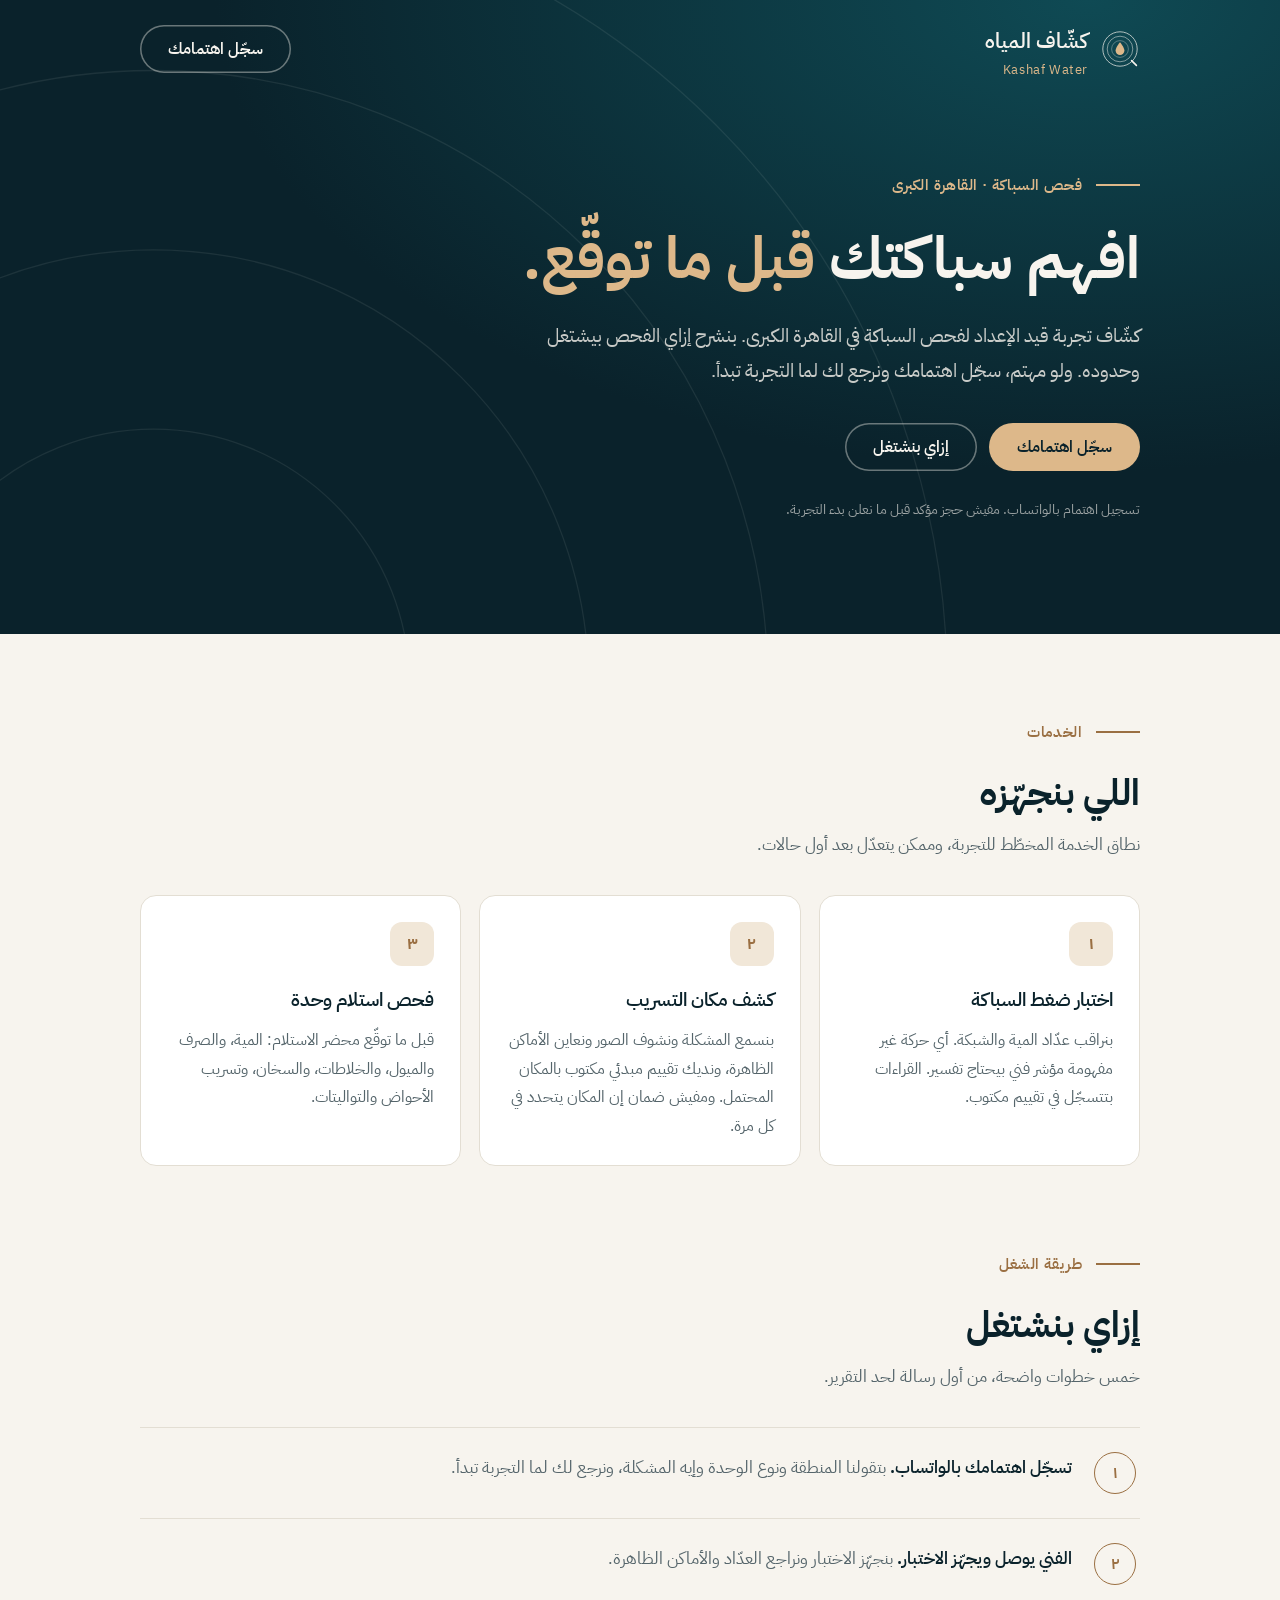
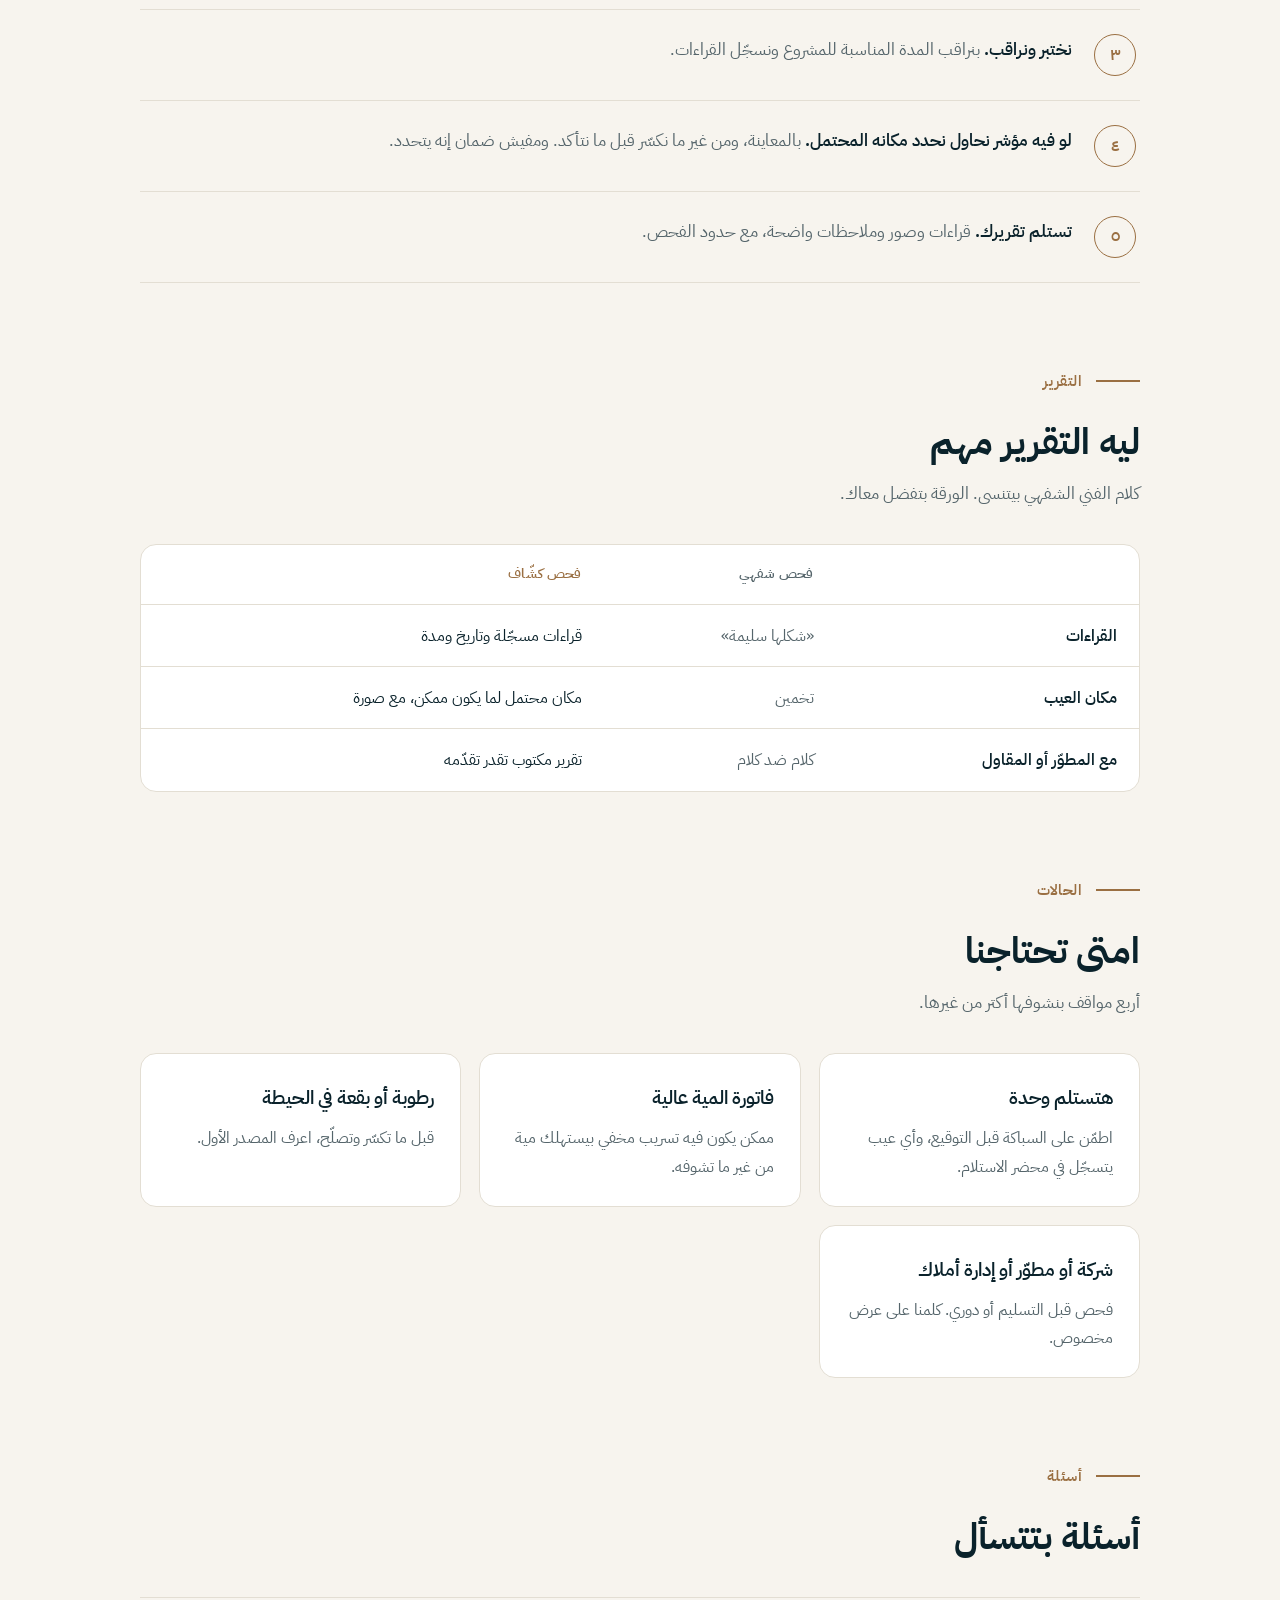
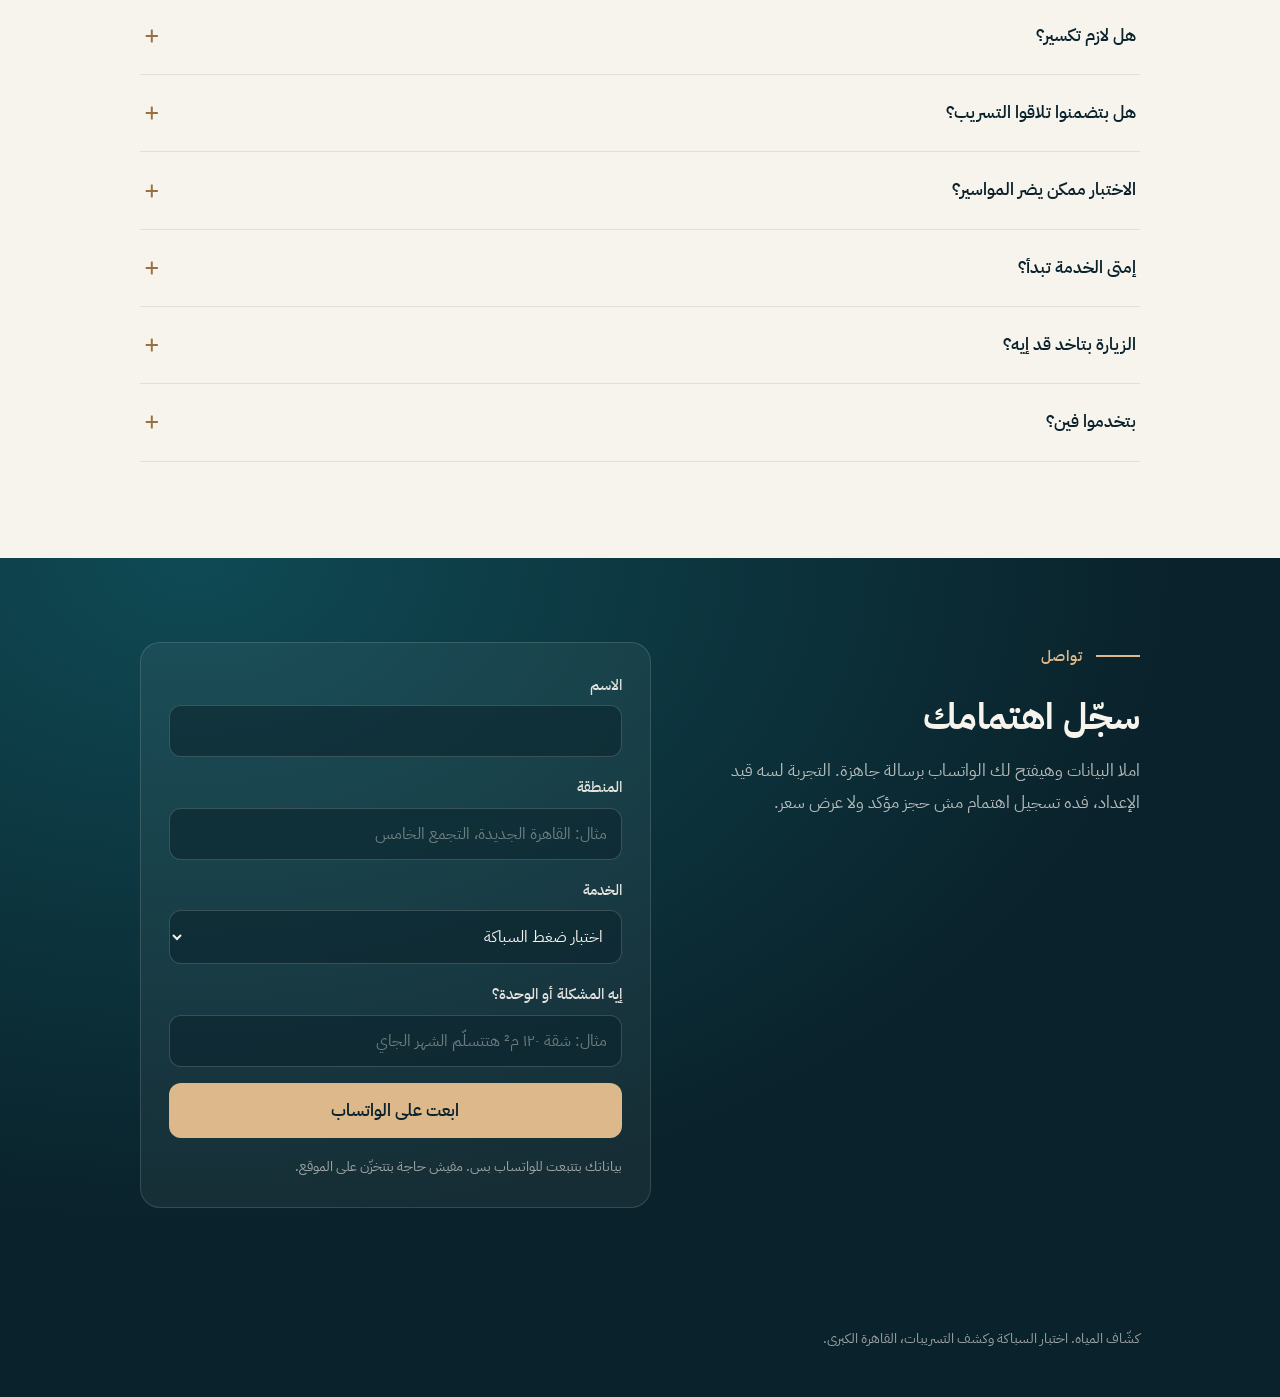
==== index.html @ 7b5db749 "اللوجو الجديد في الهيدر والأيقونة Co-Authored-By: Claude Sonnet 5.5 <noreply@anthropic.com>" ====
<!doctype html>
<html lang="ar" dir="rtl">
<head>
<meta charset="utf-8">
<meta name="viewport" content="width=device-width, initial-scale=1">
<title>كشّاف | اختبار السباكة وكشف التسريبات</title>
<meta name="description" content="كشّاف: تجربة قيد الإعداد لفحص السباكة في القاهرة الكبرى. شرح لحدود الفحص وتسجيل اهتمام.">
<meta name="theme-color" content="#0A222B">
<link rel="icon" href="data:image/svg+xml,%3Csvg xmlns='http://www.w3.org/2000/svg' viewBox='0 0 120 120'%3E%3Crect width='120' height='120' rx='26' fill='%230A222B'/%3E%3Ccircle cx='60' cy='60' r='40' fill='none' stroke='%23F7F4EE' stroke-width='4'/%3E%3Ccircle cx='60' cy='60' r='26' fill='none' stroke='%23F7F4EE' stroke-opacity='.5' stroke-width='3'/%3E%3Cpath d='M60 43C60 43 50 55 50 63a10 10 0 0 0 20 0C70 55 60 43 60 43Z' fill='%23DDB88A'/%3E%3C/svg%3E">
<link rel="preconnect" href="https://fonts.googleapis.com">
<link rel="preconnect" href="https://fonts.gstatic.com" crossorigin>
<link rel="stylesheet" href="https://fonts.googleapis.com/css2?family=IBM+Plex+Sans+Arabic:wght@400;500;600;700&display=swap">
<style>
:root{
  --night:#0A222B;--deep:#0F4A54;--teal:#17707A;
  --bg:#F7F4EE;--surface:#FFFFFF;--ink:#0A222B;--muted:#55656B;--line:#E3DED3;
  --brass:#9A6F42;--brass-soft:#F1E7D8;--accent-on-dark:#DDB88A;--sand:#F7F4EE;
  --font:"IBM Plex Sans Arabic","Segoe UI",Tahoma,Arial,sans-serif;--r:16px
}
@media (prefers-color-scheme:dark){:root{
  --bg:#08191F;--surface:#0F2831;--ink:#EEF1EE;--muted:#9FB0B5;--line:#1D3944;
  --brass:#DDB88A;--brass-soft:#1E2E2E;color-scheme:dark}}
*{box-sizing:border-box}
html{scroll-behavior:smooth}
body{margin:0;background:var(--bg);color:var(--ink);font-family:var(--font);font-size:17px;line-height:1.9;-webkit-font-smoothing:antialiased}
.in{max-width:1040px;margin:0 auto;padding-inline:max(20px,env(safe-area-inset-right,0px)) max(20px,env(safe-area-inset-left,0px))}
a{color:inherit}
:focus-visible{outline:3px solid var(--accent-on-dark);outline-offset:3px;border-radius:6px}

/* الهيدر والبطل */
.hero-wrap{background:radial-gradient(110% 120% at 85% 0%,var(--deep) 0%,var(--night) 62%);color:var(--sand);position:relative;overflow:hidden}
.hero-wrap:before{content:"";position:absolute;inset:0;pointer-events:none;background:url("data:image/svg+xml,%3Csvg xmlns='http://www.w3.org/2000/svg' viewBox='0 0 1000 600' preserveAspectRatio='xMinYMax slice'%3E%3Cg fill='none' stroke='%23F7F4EE' stroke-opacity='.08'%3E%3Ccircle cx='120' cy='640' r='200'/%3E%3Ccircle cx='120' cy='640' r='340'/%3E%3Ccircle cx='120' cy='640' r='480'/%3E%3Ccircle cx='120' cy='640' r='620'/%3E%3C/g%3E%3C/svg%3E") no-repeat left bottom/cover}
header.top{padding-block:22px}
.bar{display:flex;align-items:center;justify-content:space-between;gap:12px}
.brand{display:flex;align-items:center;gap:12px;font-weight:600;font-size:21px;text-decoration:none;color:var(--sand)}
.brand svg{width:40px;height:40px}
.brand small{display:block;font-size:12.5px;font-weight:400;color:var(--accent-on-dark);letter-spacing:.6px;line-height:1.2}
.cta{display:inline-block;background:var(--accent-on-dark);color:var(--night);font:600 16px var(--font);border:0;border-radius:999px;padding:12px 28px;text-decoration:none;cursor:pointer;transition:transform .2s,background .2s}
.cta:hover{background:#E8C9A2;transform:translateY(-1px)}
.cta.ghost{background:transparent;color:var(--sand);box-shadow:inset 0 0 0 1.5px rgba(247,244,238,.4)}
.cta.ghost:hover{background:rgba(247,244,238,.08)}
.hero{padding-block:72px 96px;max-width:720px;position:relative}
.eyebrow{display:flex;align-items:center;gap:14px;color:var(--accent-on-dark);font-weight:600;font-size:15px;letter-spacing:.4px;margin:0 0 22px}
.eyebrow:before{content:"";width:44px;height:2px;background:var(--accent-on-dark)}
.hero h1{font-size:clamp(34px,6.2vw,58px);line-height:1.3;margin:0 0 22px;font-weight:700;text-wrap:balance}
.hero h1 em{font-style:normal;color:var(--accent-on-dark)}
.hero p.lead{margin:0 0 34px;color:rgba(247,244,238,.8);font-size:18.5px;max-width:58ch}
.hero .row{display:flex;flex-wrap:wrap;gap:12px;align-items:center}
.trust{margin-top:26px;font-size:14px;color:rgba(247,244,238,.6)}

/* الأقسام */
section.s{padding-block:84px 0}
.s .eyebrow{color:var(--brass)}
.s .eyebrow:before{background:var(--brass)}
section.s h2{font-size:clamp(26px,4vw,36px);line-height:1.4;margin:0 0 10px;text-wrap:balance;font-weight:700}
.sub{color:var(--muted);margin:0 0 34px;max-width:62ch}
.grid{display:grid;grid-template-columns:repeat(auto-fit,minmax(240px,1fr));gap:18px}
.card{background:var(--surface);border:1px solid var(--line);border-radius:var(--r);padding:26px 26px 24px;min-width:0;transition:box-shadow .25s,transform .25s}
.card:hover{box-shadow:0 14px 34px -18px rgba(10,34,43,.28);transform:translateY(-2px)}
.card .ic{width:44px;height:44px;border-radius:12px;background:var(--brass-soft);display:grid;place-items:center;margin-bottom:16px;color:var(--brass);font-weight:700}
.card h3{margin:0 0 8px;font-size:19px;font-weight:600}
.card p{margin:0;font-size:15.5px;color:var(--muted);line-height:1.85}

ol.steps{list-style:none;margin:0;padding:0;display:grid;gap:0;counter-reset:s;border-top:1px solid var(--line)}
ol.steps li{display:flex;gap:22px;align-items:flex-start;padding:24px 4px;border-bottom:1px solid var(--line)}
ol.steps b.n{flex:none;width:42px;height:42px;border-radius:50%;border:1.5px solid var(--brass);color:var(--brass);display:grid;place-items:center;font-weight:600;font-variant-numeric:tabular-nums}
ol.steps li div{color:var(--muted)}
ol.steps li div b{color:var(--ink);font-weight:600}

.compare{overflow-x:auto;border:1px solid var(--line);border-radius:var(--r);background:var(--surface)}
.compare table{border-collapse:collapse;width:100%;min-width:520px;font-size:15.5px}
.compare th,.compare td{padding:16px 22px;text-align:start;border-bottom:1px solid var(--line);vertical-align:top}
.compare th{font-weight:600;font-size:14px;color:var(--muted);letter-spacing:.3px}
.compare th:last-child{color:var(--brass)}
.compare td:first-child{font-weight:600}
.compare td:nth-child(2){color:var(--muted)}
.compare tr:last-child td{border-bottom:0}

details{border-bottom:1px solid var(--line);padding:6px 4px}
details:first-of-type{border-top:1px solid var(--line)}
summary{cursor:pointer;font-weight:600;padding:16px 0;list-style:none;display:flex;justify-content:space-between;align-items:center;gap:16px}
summary::-webkit-details-marker{display:none}
summary:after{content:"+";color:var(--brass);font-size:26px;font-weight:400;line-height:1;transition:transform .2s}
details[open] summary:after{transform:rotate(45deg)}
details p{margin:0 0 18px;color:var(--muted);font-size:16px;max-width:64ch}

/* الفورم */
.book{background:radial-gradient(110% 130% at 15% 0%,var(--deep),var(--night) 70%);color:var(--sand);margin-top:96px;padding-block:84px}
.book .eyebrow{color:var(--accent-on-dark)}.book .eyebrow:before{background:var(--accent-on-dark)}
.book .sub{color:rgba(247,244,238,.72)}
.book-grid{display:grid;grid-template-columns:1fr;gap:34px}
@media(min-width:860px){.book-grid{grid-template-columns:5fr 6fr;gap:64px;align-items:start}}
form{background:rgba(247,244,238,.05);border:1px solid rgba(247,244,238,.14);border-radius:20px;padding:28px;display:grid;gap:16px}
label{display:grid;gap:6px;font-weight:500;font-size:15px;color:rgba(247,244,238,.9)}
input,select{font:400 16px var(--font);padding:13px 14px;border:1px solid rgba(247,244,238,.18);border-radius:12px;background:rgba(10,34,43,.55);color:var(--sand);width:100%}
input::placeholder{color:rgba(247,244,238,.4)}
select option{color:#0A222B}
button.cta{width:100%;padding:15px 20px;font-size:17px;border-radius:12px}
.hint{font-size:13.5px;color:rgba(247,244,238,.6);margin:0}
.err{color:#F3B898;font-size:14px;margin:0}

footer{padding-block:34px 44px;font-size:14px;color:var(--muted);background:var(--night);color:rgba(247,244,238,.6)}
footer .in{display:flex;flex-wrap:wrap;gap:8px 24px;justify-content:space-between}
@media (prefers-reduced-motion:reduce){html{scroll-behavior:auto}*{transition:none!important}}
</style>
</head>
<body>

<div class="hero-wrap">
  <header class="top"><div class="in bar">
    <a class="brand" href="#top" aria-label="كشّاف">
      <svg viewBox="0 0 200 200" aria-hidden="true"><g fill="none" stroke="#F7F4EE" stroke-width="3.5"><circle cx="100" cy="100" r="86"/><circle cx="100" cy="100" r="64" stroke-opacity=".7"/><circle cx="100" cy="100" r="42" stroke-opacity=".45"/></g><path d="M100 66C100 66 78 92 78 108a22 22 0 0 0 44 0C122 92 100 66 100 66Z" fill="#DDB88A"/><path d="M158 158L182 182" stroke="#F7F4EE" stroke-width="8" stroke-linecap="round"/></svg>
      <span>كشّاف المياه<small>Kashaf Water</small></span>
    </a>
    <a class="cta ghost" href="#book">سجّل اهتمامك</a>
  </div></header>

  <main id="top" class="in">
    <div class="hero">
      <p class="eyebrow">فحص السباكة · القاهرة الكبرى</p>
      <h1>افهم سباكتك <em>قبل ما توقّع.</em></h1>
      <p class="lead">كشّاف تجربة قيد الإعداد لفحص السباكة في القاهرة الكبرى. بنشرح إزاي الفحص بيشتغل وحدوده. ولو مهتم، سجّل اهتمامك ونرجع لك لما التجربة تبدأ.</p>
      <div class="row"><a class="cta" href="#book">سجّل اهتمامك</a><a class="cta ghost" href="#how">إزاي بنشتغل</a></div>
      <p class="trust">تسجيل اهتمام بالواتساب. مفيش حجز مؤكد قبل ما نعلن بدء التجربة.</p>
    </div>
  </main>
</div>

<div class="in">

<section class="s" id="services">
  <p class="eyebrow">الخدمات</p>
  <h2>اللي بنجهّزه</h2>
  <p class="sub">نطاق الخدمة المخطّط للتجربة، وممكن يتعدّل بعد أول حالات.</p>
  <div class="grid">
    <div class="card"><div class="ic">١</div><h3>اختبار ضغط السباكة</h3><p>بنراقب عدّاد المية والشبكة. أي حركة غير مفهومة مؤشر فني بيحتاج تفسير. القراءات بتتسجّل في تقييم مكتوب.</p></div>
    <div class="card"><div class="ic">٢</div><h3>كشف مكان التسريب</h3><p>بنسمع المشكلة ونشوف الصور ونعاين الأماكن الظاهرة، ونديك تقييم مبدئي مكتوب بالمكان المحتمل. ومفيش ضمان إن المكان يتحدد في كل مرة.</p></div>
    <div class="card"><div class="ic">٣</div><h3>فحص استلام وحدة</h3><p>قبل ما توقّع محضر الاستلام: المية، والصرف والميول، والخلاطات، والسخان، وتسريب الأحواض والتواليتات.</p></div>
  </div>
</section>

<section class="s" id="how">
  <p class="eyebrow">طريقة الشغل</p>
  <h2>إزاي بنشتغل</h2>
  <p class="sub">خمس خطوات واضحة، من أول رسالة لحد التقرير.</p>
  <ol class="steps">
    <li><b class="n">١</b><div><b>تسجّل اهتمامك بالواتساب.</b> بتقولنا المنطقة ونوع الوحدة وإيه المشكلة، ونرجع لك لما التجربة تبدأ.</div></li>
    <li><b class="n">٢</b><div><b>الفني يوصل ويجهّز الاختبار.</b> بنجهّز الاختبار ونراجع العدّاد والأماكن الظاهرة.</div></li>
    <li><b class="n">٣</b><div><b>نختبر ونراقب.</b> بنراقب المدة المناسبة للمشروع ونسجّل القراءات.</div></li>
    <li><b class="n">٤</b><div><b>لو فيه مؤشر نحاول نحدد مكانه المحتمل.</b> بالمعاينة، ومن غير ما نكسّر قبل ما نتأكد. ومفيش ضمان إنه يتحدد.</div></li>
    <li><b class="n">٥</b><div><b>تستلم تقريرك.</b> قراءات وصور وملاحظات واضحة، مع حدود الفحص.</div></li>
  </ol>
</section>

<section class="s" id="why">
  <p class="eyebrow">التقرير</p>
  <h2>ليه التقرير مهم</h2>
  <p class="sub">كلام الفني الشفهي بيتنسى. الورقة بتفضل معاك.</p>
  <div class="compare"><table>
    <thead><tr><th></th><th>فحص شفهي</th><th>فحص كشّاف</th></tr></thead>
    <tbody>
      <tr><td>القراءات</td><td>«شكلها سليمة»</td><td>قراءات مسجّلة وتاريخ ومدة</td></tr>
      <tr><td>مكان العيب</td><td>تخمين</td><td>مكان محتمل لما يكون ممكن، مع صورة</td></tr>
      <tr><td>مع المطوّر أو المقاول</td><td>كلام ضد كلام</td><td>تقرير مكتوب تقدر تقدّمه</td></tr>
    </tbody>
  </table></div>
</section>

<section class="s" id="when">
  <p class="eyebrow">الحالات</p>
  <h2>امتى تحتاجنا</h2>
  <p class="sub">أربع مواقف بنشوفها أكتر من غيرها.</p>
  <div class="grid">
    <div class="card"><h3>هتستلم وحدة</h3><p>اطمّن على السباكة قبل التوقيع، وأي عيب يتسجّل في محضر الاستلام.</p></div>
    <div class="card"><h3>فاتورة المية عالية</h3><p>ممكن يكون فيه تسريب مخفي بيستهلك مية من غير ما تشوفه.</p></div>
    <div class="card"><h3>رطوبة أو بقعة في الحيطة</h3><p>قبل ما تكسّر وتصلّح، اعرف المصدر الأول.</p></div>
    <div class="card"><h3>شركة أو مطوّر أو إدارة أملاك</h3><p>فحص قبل التسليم أو دوري. كلمنا على عرض مخصوص.</p></div>
  </div>
</section>

<section class="s" id="faq">
  <p class="eyebrow">أسئلة</p>
  <h2>أسئلة بتتسأل</h2>
  <p class="sub"></p>
  <details><summary>هل لازم تكسير؟</summary><p>بنحاول نحدد المكان المحتمل بالمعاينة عشان التكسير يتقلّل. ولو العيب في مكان مش بيتوصّل له، هنقولك قبل ما نبدأ.</p></details>
  <details><summary>هل بتضمنوا تلاقوا التسريب؟</summary><p>لأ. بنحاول بالمعاينة ونقولك بصراحة لو ما اتحددش، ومن غير مبالغة. مراقبة العدّاد بتديك مؤشر هل فيه تسريب ولا لأ.</p></details>
  <details><summary>الاختبار ممكن يضر المواسير؟</summary><p>بنشتغل بحذر وبشكل تدريجي، وبنطلب منك إقرار قبل أي اختبار.</p></details>
  <details><summary>إمتى الخدمة تبدأ؟</summary><p>التجربة قيد الإعداد ومفيش ميعاد مؤكد. سجّل اهتمامك وهنبلّغك.</p></details>
  <details><summary>الزيارة بتاخد قد إيه؟</summary><p>بتختلف حسب مساحة الوحدة وعدد الأدوار. هنقولك تقدير لما التجربة تبدأ.</p></details>
  <details><summary>بتخدموا فين؟</summary><p>القاهرة الكبرى. اكتب منطقتك في الحجز وهنأكد لك.</p></details>
</section>

</div>

<section class="book" id="book">
  <div class="in book-grid">
    <div>
      <p class="eyebrow">تواصل</p>
      <h2 style="font-size:clamp(26px,4vw,36px);line-height:1.4;margin:0 0 12px;font-weight:700">سجّل اهتمامك</h2>
      <p class="sub">املا البيانات وهيفتح لك الواتساب برسالة جاهزة. التجربة لسه قيد الإعداد، فده تسجيل اهتمام مش حجز مؤكد ولا عرض سعر.</p>
    </div>
    <form id="f" novalidate>
      <label>الاسم<input id="name" autocomplete="name" required></label>
      <label>المنطقة<input id="area" placeholder="مثال: القاهرة الجديدة، التجمع الخامس" required></label>
      <label>الخدمة
        <select id="svc">
          <option>اختبار ضغط السباكة</option>
          <option>كشف مكان تسريب</option>
          <option>فحص استلام وحدة</option>
          <option>عرض لشركة أو مطوّر</option>
        </select>
      </label>
      <label>إيه المشكلة أو الوحدة؟<input id="msg" placeholder="مثال: شقة ١٢٠ م² هتتسلّم الشهر الجاي"></label>
      <button class="cta" type="submit">ابعت على الواتساب</button>
      <p class="err" id="err" role="alert" hidden></p>
      <p class="hint">بياناتك بتتبعت للواتساب بس. مفيش حاجة بتتخزّن على الموقع.</p>
    </form>
  </div>
</section>

<footer><div class="in"><span>كشّاف المياه. اختبار السباكة وكشف التسريبات، القاهرة الكبرى.</span><span id="legalname"></span></div></footer>

<script>
/* إعدادات تتعدّل قبل النشر: الرقم بالصيغة الدولية من غير + وصفر (مثال 201000000000) */
var CONFIG = { whatsapp: "201009677890", legalName: "" };

document.getElementById("legalname").textContent = CONFIG.legalName;
document.getElementById("f").addEventListener("submit", function (e) {
  e.preventDefault();
  var err = document.getElementById("err");
  var name = document.getElementById("name").value.trim();
  var area = document.getElementById("area").value.trim();
  if (!name || !area) { err.hidden = false; err.textContent = "اكتب اسمك ومنطقتك الأول."; return; }
  if (!CONFIG.whatsapp) { err.hidden = false; err.textContent = "رقم الواتساب لسه مش متضبّط على الصفحة."; return; }
  err.hidden = true;
  var text = "السلام عليكم، أنا " + name + " من " + area + " وعايز أسجّل اهتمامي بتجربة كشّاف.\nالخدمة: " +
    document.getElementById("svc").value + "\n" + document.getElementById("msg").value.trim();
  window.location.href = "https://wa.me/" + CONFIG.whatsapp + "?text=" + encodeURIComponent(text);
});
</script>
</body>
</html>
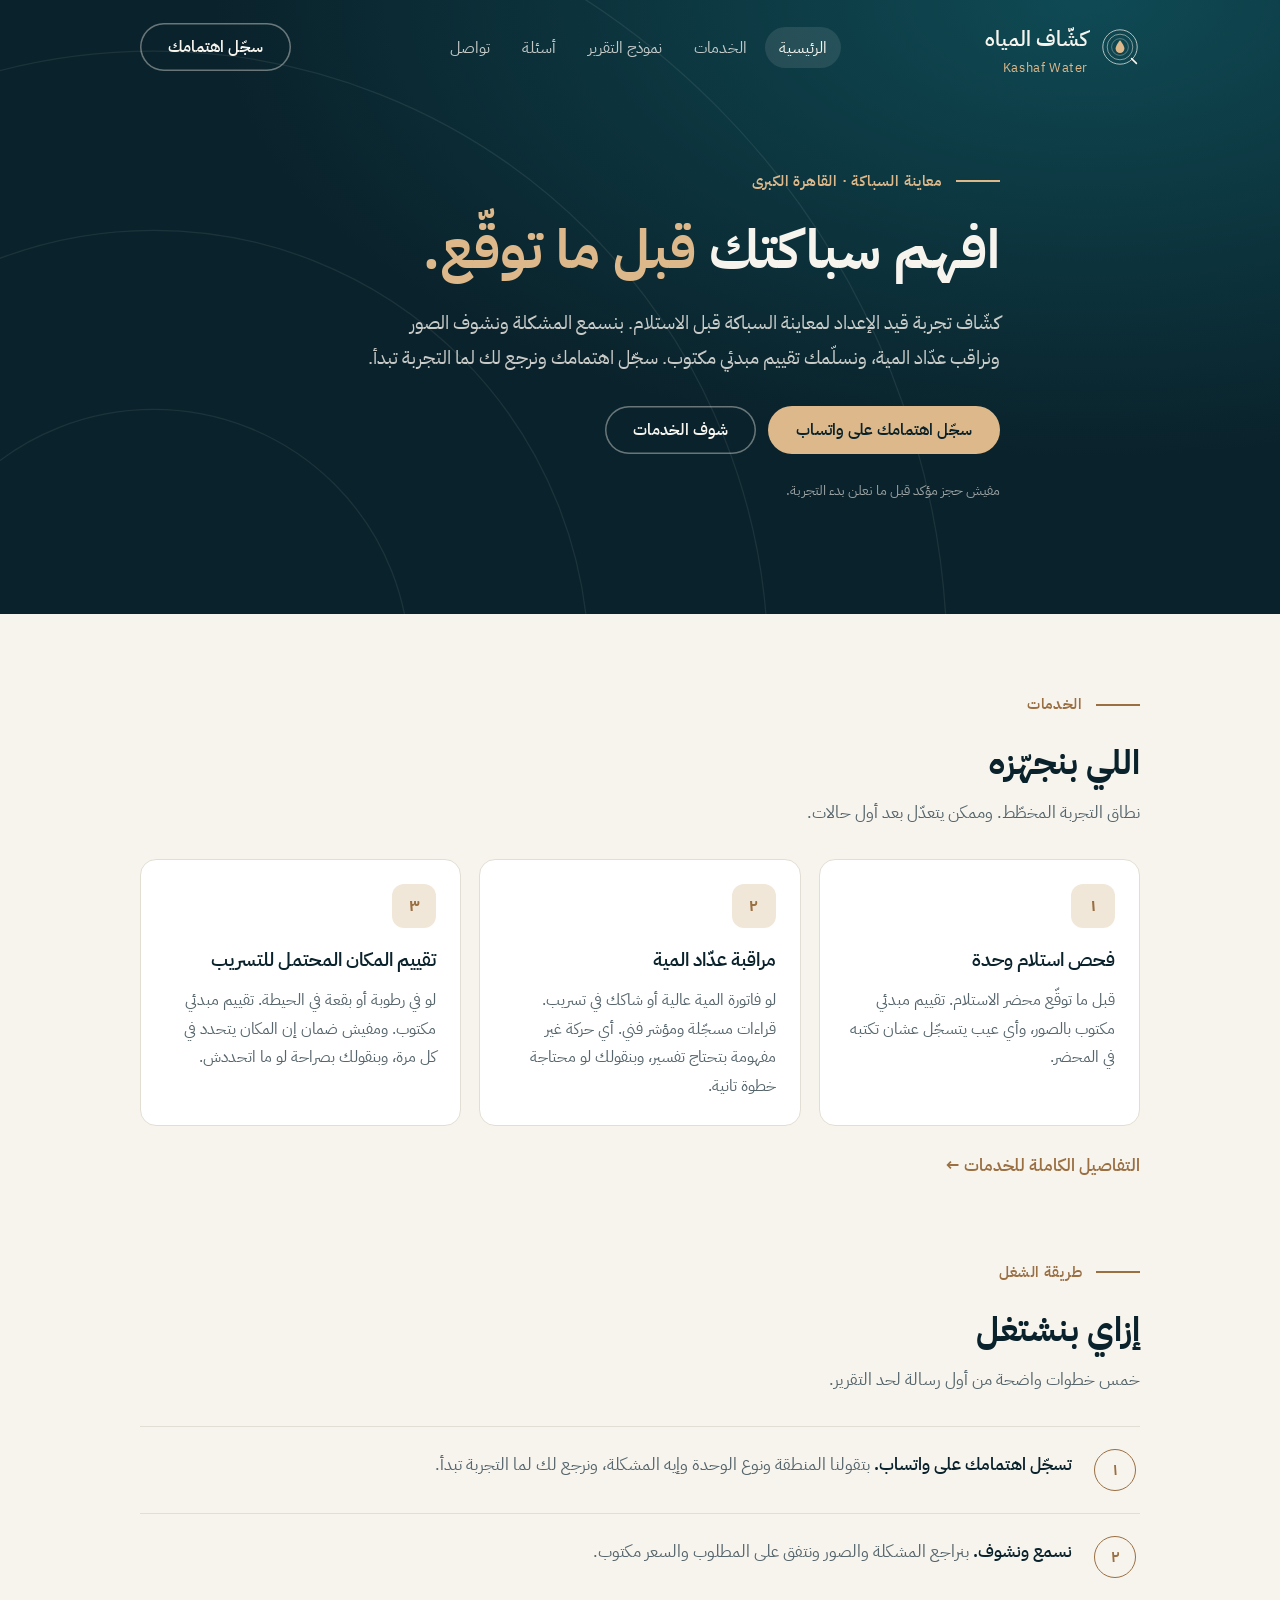
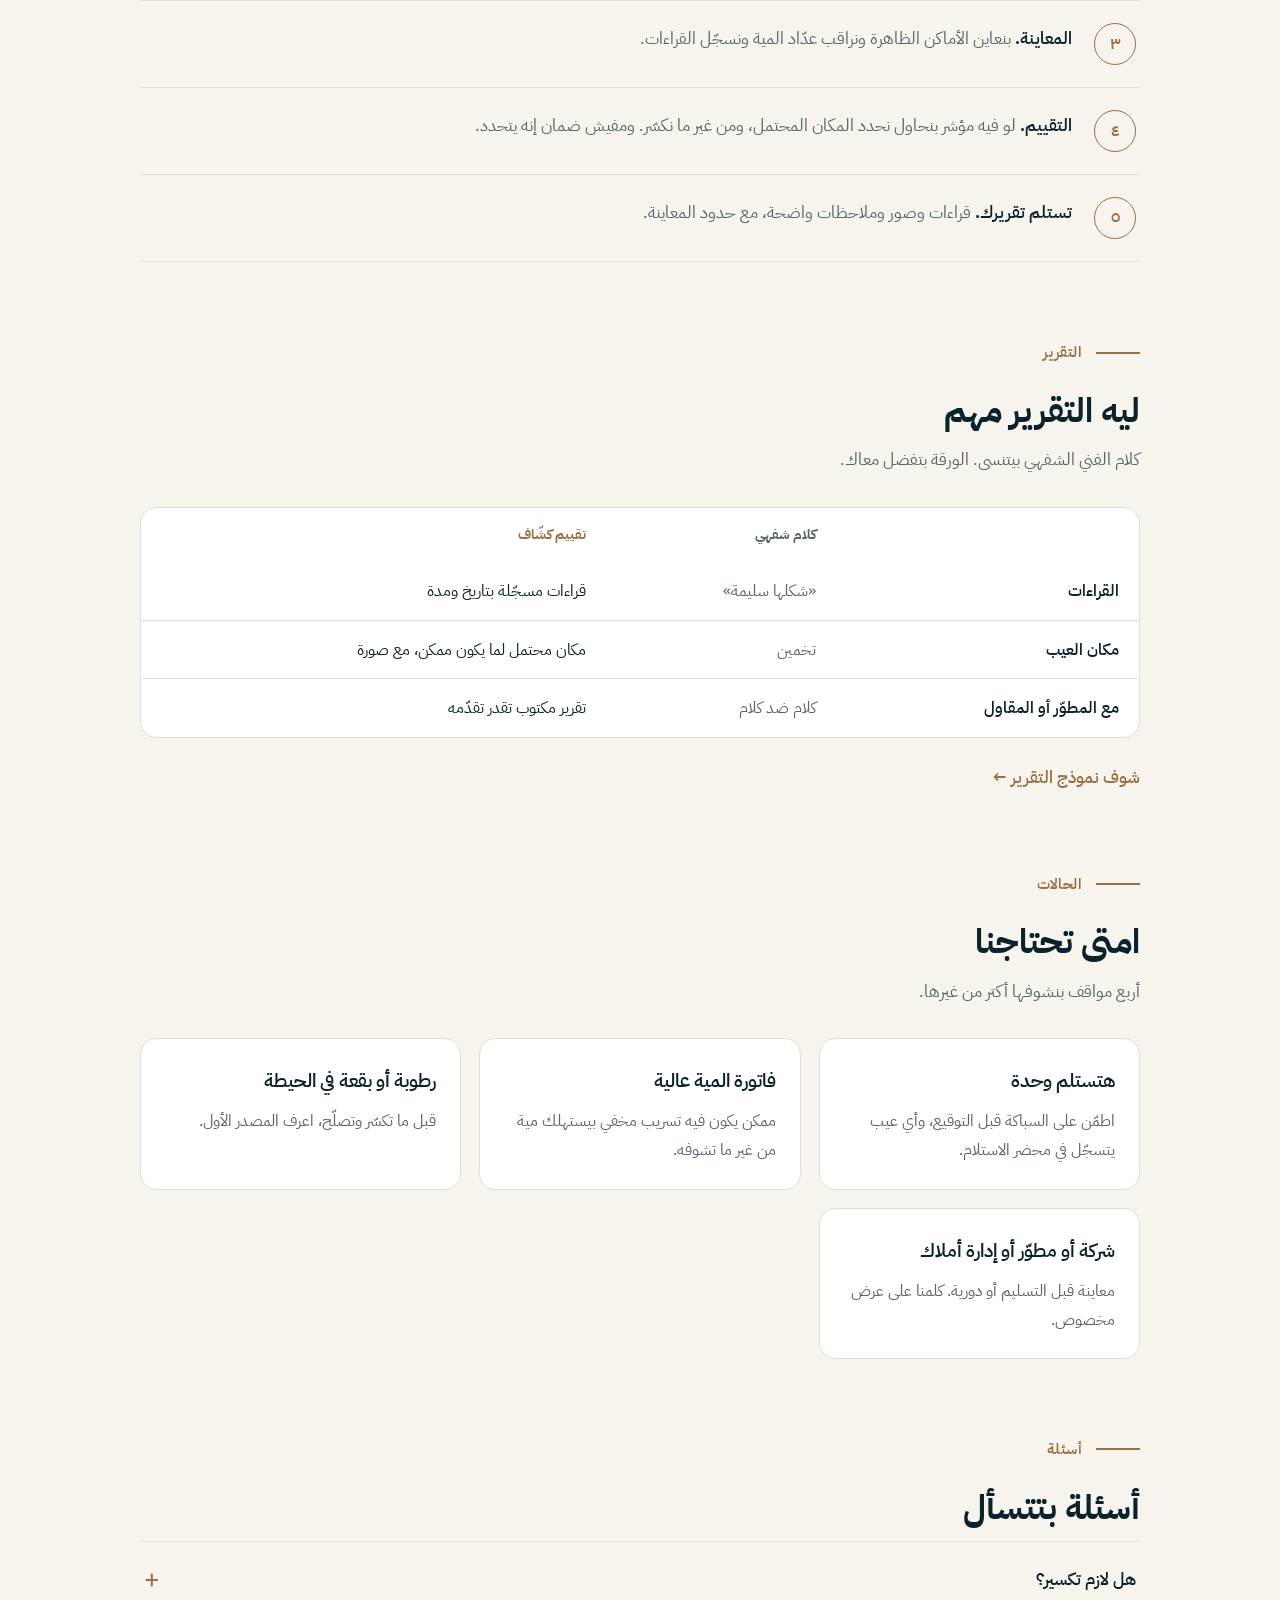
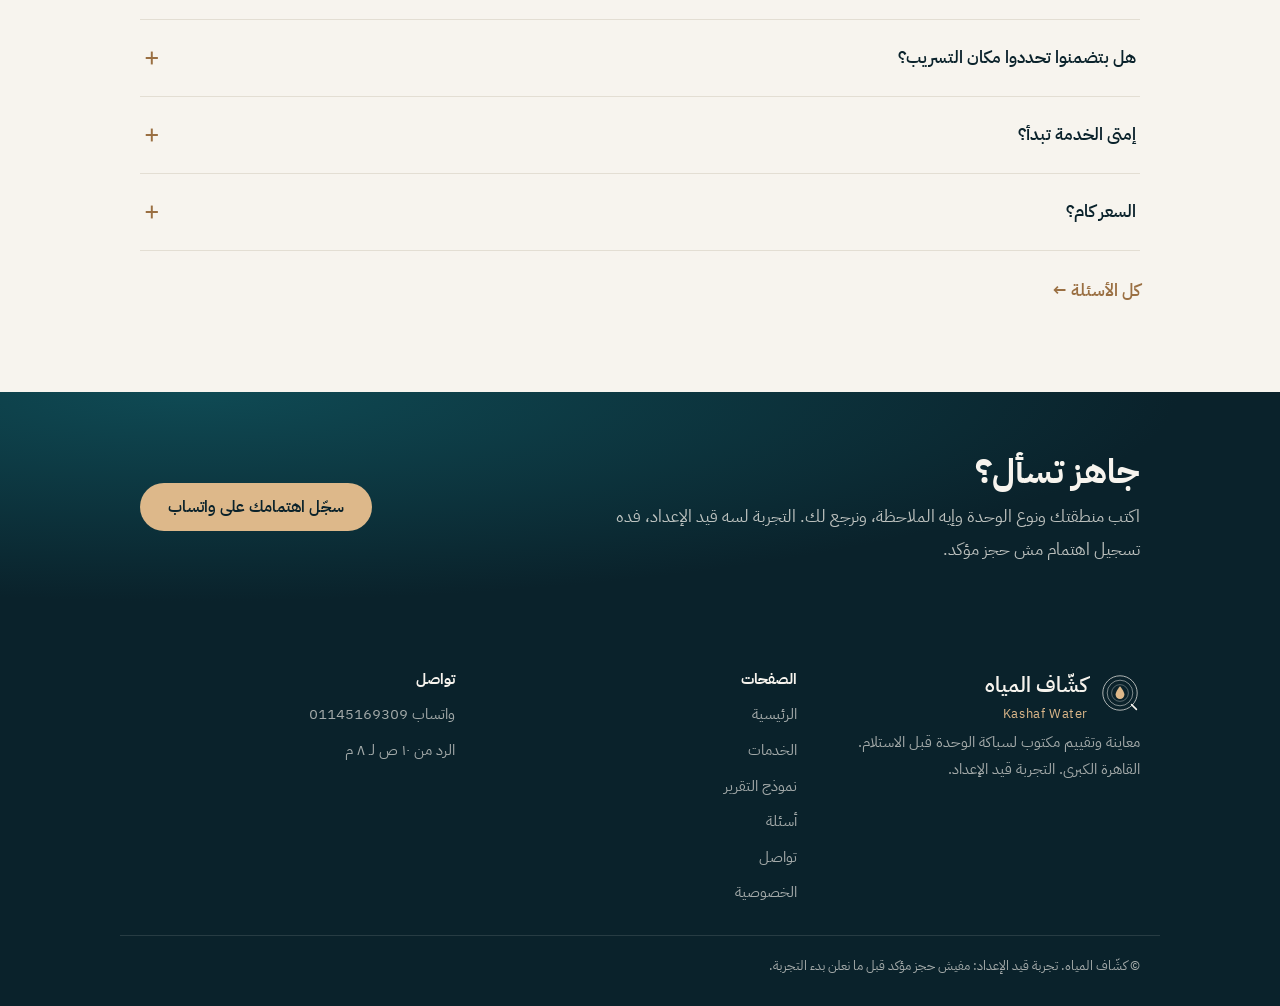
==== commit f4a042f7: "موقع كامل: رئيسية، خدمات، نموذج تقرير، أسئلة، تواصل، خصوصية، وSEO Co-Authored-By: Claude Sonnet 5.5 " ====
--- a/index.html
+++ b/index.html
@@ -3,240 +3,71 @@
 <head>
 <meta charset="utf-8">
 <meta name="viewport" content="width=device-width, initial-scale=1">
-<title>كشّاف | اختبار السباكة وكشف التسريبات</title>
-<meta name="description" content="كشّاف: تجربة قيد الإعداد لفحص السباكة في القاهرة الكبرى. شرح لحدود الفحص وتسجيل اهتمام.">
+<title>كشّاف المياه | افهم سباكتك قبل ما توقّع</title>
+<meta name="description" content="كشّاف المياه: معاينة وتقييم مكتوب لسباكة الوحدة قبل الاستلام في القاهرة الكبرى. تجربة قيد الإعداد، سجّل اهتمامك على واتساب.">
 <meta name="theme-color" content="#0A222B">
-<link rel="icon" href="data:image/svg+xml,%3Csvg xmlns='http://www.w3.org/2000/svg' viewBox='0 0 120 120'%3E%3Crect width='120' height='120' rx='26' fill='%230A222B'/%3E%3Ccircle cx='60' cy='60' r='40' fill='none' stroke='%23F7F4EE' stroke-width='4'/%3E%3Ccircle cx='60' cy='60' r='26' fill='none' stroke='%23F7F4EE' stroke-opacity='.5' stroke-width='3'/%3E%3Cpath d='M60 43C60 43 50 55 50 63a10 10 0 0 0 20 0C70 55 60 43 60 43Z' fill='%23DDB88A'/%3E%3C/svg%3E">
+<link rel="canonical" href="https://mahmoudelspagh.github.io/kashaf-site/">
+<meta property="og:type" content="website">
+<meta property="og:locale" content="ar_EG">
+<meta property="og:site_name" content="كشّاف المياه">
+<meta property="og:title" content="كشّاف المياه | افهم سباكتك قبل ما توقّع">
+<meta property="og:description" content="كشّاف المياه: معاينة وتقييم مكتوب لسباكة الوحدة قبل الاستلام في القاهرة الكبرى. تجربة قيد الإعداد، سجّل اهتمامك على واتساب.">
+<meta property="og:url" content="https://mahmoudelspagh.github.io/kashaf-site/">
+<meta property="og:image" content="https://mahmoudelspagh.github.io/kashaf-site/og-image.png">
+<meta name="twitter:card" content="summary_large_image">
+<link rel="icon" href="favicon.svg" type="image/svg+xml">
 <link rel="preconnect" href="https://fonts.googleapis.com">
 <link rel="preconnect" href="https://fonts.gstatic.com" crossorigin>
 <link rel="stylesheet" href="https://fonts.googleapis.com/css2?family=IBM+Plex+Sans+Arabic:wght@400;500;600;700&display=swap">
-<style>
-:root{
-  --night:#0A222B;--deep:#0F4A54;--teal:#17707A;
-  --bg:#F7F4EE;--surface:#FFFFFF;--ink:#0A222B;--muted:#55656B;--line:#E3DED3;
-  --brass:#9A6F42;--brass-soft:#F1E7D8;--accent-on-dark:#DDB88A;--sand:#F7F4EE;
-  --font:"IBM Plex Sans Arabic","Segoe UI",Tahoma,Arial,sans-serif;--r:16px
-}
-@media (prefers-color-scheme:dark){:root{
-  --bg:#08191F;--surface:#0F2831;--ink:#EEF1EE;--muted:#9FB0B5;--line:#1D3944;
-  --brass:#DDB88A;--brass-soft:#1E2E2E;color-scheme:dark}}
-*{box-sizing:border-box}
-html{scroll-behavior:smooth}
-body{margin:0;background:var(--bg);color:var(--ink);font-family:var(--font);font-size:17px;line-height:1.9;-webkit-font-smoothing:antialiased}
-.in{max-width:1040px;margin:0 auto;padding-inline:max(20px,env(safe-area-inset-right,0px)) max(20px,env(safe-area-inset-left,0px))}
-a{color:inherit}
-:focus-visible{outline:3px solid var(--accent-on-dark);outline-offset:3px;border-radius:6px}
-
-/* الهيدر والبطل */
-.hero-wrap{background:radial-gradient(110% 120% at 85% 0%,var(--deep) 0%,var(--night) 62%);color:var(--sand);position:relative;overflow:hidden}
-.hero-wrap:before{content:"";position:absolute;inset:0;pointer-events:none;background:url("data:image/svg+xml,%3Csvg xmlns='http://www.w3.org/2000/svg' viewBox='0 0 1000 600' preserveAspectRatio='xMinYMax slice'%3E%3Cg fill='none' stroke='%23F7F4EE' stroke-opacity='.08'%3E%3Ccircle cx='120' cy='640' r='200'/%3E%3Ccircle cx='120' cy='640' r='340'/%3E%3Ccircle cx='120' cy='640' r='480'/%3E%3Ccircle cx='120' cy='640' r='620'/%3E%3C/g%3E%3C/svg%3E") no-repeat left bottom/cover}
-header.top{padding-block:22px}
-.bar{display:flex;align-items:center;justify-content:space-between;gap:12px}
-.brand{display:flex;align-items:center;gap:12px;font-weight:600;font-size:21px;text-decoration:none;color:var(--sand)}
-.brand svg{width:40px;height:40px}
-.brand small{display:block;font-size:12.5px;font-weight:400;color:var(--accent-on-dark);letter-spacing:.6px;line-height:1.2}
-.cta{display:inline-block;background:var(--accent-on-dark);color:var(--night);font:600 16px var(--font);border:0;border-radius:999px;padding:12px 28px;text-decoration:none;cursor:pointer;transition:transform .2s,background .2s}
-.cta:hover{background:#E8C9A2;transform:translateY(-1px)}
-.cta.ghost{background:transparent;color:var(--sand);box-shadow:inset 0 0 0 1.5px rgba(247,244,238,.4)}
-.cta.ghost:hover{background:rgba(247,244,238,.08)}
-.hero{padding-block:72px 96px;max-width:720px;position:relative}
-.eyebrow{display:flex;align-items:center;gap:14px;color:var(--accent-on-dark);font-weight:600;font-size:15px;letter-spacing:.4px;margin:0 0 22px}
-.eyebrow:before{content:"";width:44px;height:2px;background:var(--accent-on-dark)}
-.hero h1{font-size:clamp(34px,6.2vw,58px);line-height:1.3;margin:0 0 22px;font-weight:700;text-wrap:balance}
-.hero h1 em{font-style:normal;color:var(--accent-on-dark)}
-.hero p.lead{margin:0 0 34px;color:rgba(247,244,238,.8);font-size:18.5px;max-width:58ch}
-.hero .row{display:flex;flex-wrap:wrap;gap:12px;align-items:center}
-.trust{margin-top:26px;font-size:14px;color:rgba(247,244,238,.6)}
-
-/* الأقسام */
-section.s{padding-block:84px 0}
-.s .eyebrow{color:var(--brass)}
-.s .eyebrow:before{background:var(--brass)}
-section.s h2{font-size:clamp(26px,4vw,36px);line-height:1.4;margin:0 0 10px;text-wrap:balance;font-weight:700}
-.sub{color:var(--muted);margin:0 0 34px;max-width:62ch}
-.grid{display:grid;grid-template-columns:repeat(auto-fit,minmax(240px,1fr));gap:18px}
-.card{background:var(--surface);border:1px solid var(--line);border-radius:var(--r);padding:26px 26px 24px;min-width:0;transition:box-shadow .25s,transform .25s}
-.card:hover{box-shadow:0 14px 34px -18px rgba(10,34,43,.28);transform:translateY(-2px)}
-.card .ic{width:44px;height:44px;border-radius:12px;background:var(--brass-soft);display:grid;place-items:center;margin-bottom:16px;color:var(--brass);font-weight:700}
-.card h3{margin:0 0 8px;font-size:19px;font-weight:600}
-.card p{margin:0;font-size:15.5px;color:var(--muted);line-height:1.85}
-
-ol.steps{list-style:none;margin:0;padding:0;display:grid;gap:0;counter-reset:s;border-top:1px solid var(--line)}
-ol.steps li{display:flex;gap:22px;align-items:flex-start;padding:24px 4px;border-bottom:1px solid var(--line)}
-ol.steps b.n{flex:none;width:42px;height:42px;border-radius:50%;border:1.5px solid var(--brass);color:var(--brass);display:grid;place-items:center;font-weight:600;font-variant-numeric:tabular-nums}
-ol.steps li div{color:var(--muted)}
-ol.steps li div b{color:var(--ink);font-weight:600}
-
-.compare{overflow-x:auto;border:1px solid var(--line);border-radius:var(--r);background:var(--surface)}
-.compare table{border-collapse:collapse;width:100%;min-width:520px;font-size:15.5px}
-.compare th,.compare td{padding:16px 22px;text-align:start;border-bottom:1px solid var(--line);vertical-align:top}
-.compare th{font-weight:600;font-size:14px;color:var(--muted);letter-spacing:.3px}
-.compare th:last-child{color:var(--brass)}
-.compare td:first-child{font-weight:600}
-.compare td:nth-child(2){color:var(--muted)}
-.compare tr:last-child td{border-bottom:0}
-
-details{border-bottom:1px solid var(--line);padding:6px 4px}
-details:first-of-type{border-top:1px solid var(--line)}
-summary{cursor:pointer;font-weight:600;padding:16px 0;list-style:none;display:flex;justify-content:space-between;align-items:center;gap:16px}
-summary::-webkit-details-marker{display:none}
-summary:after{content:"+";color:var(--brass);font-size:26px;font-weight:400;line-height:1;transition:transform .2s}
-details[open] summary:after{transform:rotate(45deg)}
-details p{margin:0 0 18px;color:var(--muted);font-size:16px;max-width:64ch}
-
-/* الفورم */
-.book{background:radial-gradient(110% 130% at 15% 0%,var(--deep),var(--night) 70%);color:var(--sand);margin-top:96px;padding-block:84px}
-.book .eyebrow{color:var(--accent-on-dark)}.book .eyebrow:before{background:var(--accent-on-dark)}
-.book .sub{color:rgba(247,244,238,.72)}
-.book-grid{display:grid;grid-template-columns:1fr;gap:34px}
-@media(min-width:860px){.book-grid{grid-template-columns:5fr 6fr;gap:64px;align-items:start}}
-form{background:rgba(247,244,238,.05);border:1px solid rgba(247,244,238,.14);border-radius:20px;padding:28px;display:grid;gap:16px}
-label{display:grid;gap:6px;font-weight:500;font-size:15px;color:rgba(247,244,238,.9)}
-input,select{font:400 16px var(--font);padding:13px 14px;border:1px solid rgba(247,244,238,.18);border-radius:12px;background:rgba(10,34,43,.55);color:var(--sand);width:100%}
-input::placeholder{color:rgba(247,244,238,.4)}
-select option{color:#0A222B}
-button.cta{width:100%;padding:15px 20px;font-size:17px;border-radius:12px}
-.hint{font-size:13.5px;color:rgba(247,244,238,.6);margin:0}
-.err{color:#F3B898;font-size:14px;margin:0}
-
-footer{padding-block:34px 44px;font-size:14px;color:var(--muted);background:var(--night);color:rgba(247,244,238,.6)}
-footer .in{display:flex;flex-wrap:wrap;gap:8px 24px;justify-content:space-between}
-@media (prefers-reduced-motion:reduce){html{scroll-behavior:auto}*{transition:none!important}}
-</style>
+<link rel="stylesheet" href="style.css">
+<script type="application/ld+json">{"@context":"https://schema.org","@type":"Organization","name":"كشّاف المياه","alternateName":"Kashaf Water","url":"https://mahmoudelspagh.github.io/kashaf-site/","description":"معاينة وتقييم مكتوب لسباكة الوحدة قبل الاستلام في القاهرة الكبرى.","areaServed":"القاهرة الكبرى","contactPoint":{"@type":"ContactPoint","telephone":"+201145169309","contactType":"customer service","availableLanguage":"ar"}}</script>
 </head>
 <body>
-
-<div class="hero-wrap">
+<a class="skip" href="#main">تخطّى للمحتوى</a>
+<div class="hero-wrap home">
   <header class="top"><div class="in bar">
-    <a class="brand" href="#top" aria-label="كشّاف">
-      <svg viewBox="0 0 200 200" aria-hidden="true"><g fill="none" stroke="#F7F4EE" stroke-width="3.5"><circle cx="100" cy="100" r="86"/><circle cx="100" cy="100" r="64" stroke-opacity=".7"/><circle cx="100" cy="100" r="42" stroke-opacity=".45"/></g><path d="M100 66C100 66 78 92 78 108a22 22 0 0 0 44 0C122 92 100 66 100 66Z" fill="#DDB88A"/><path d="M158 158L182 182" stroke="#F7F4EE" stroke-width="8" stroke-linecap="round"/></svg>
-      <span>كشّاف المياه<small>Kashaf Water</small></span>
-    </a>
-    <a class="cta ghost" href="#book">سجّل اهتمامك</a>
+    <a class="brand" href="index.html" aria-label="كشّاف المياه"><svg viewBox="0 0 200 200" aria-hidden="true"><g fill="none" stroke="#F7F4EE" stroke-width="3.5"><circle cx="100" cy="100" r="86"/><circle cx="100" cy="100" r="64" stroke-opacity=".7"/><circle cx="100" cy="100" r="42" stroke-opacity=".45"/></g><path d="M100 66C100 66 78 92 78 108a22 22 0 0 0 44 0C122 92 100 66 100 66Z" fill="#DDB88A"/><path d="M158 158L182 182" stroke="#F7F4EE" stroke-width="8" stroke-linecap="round"/></svg><span>كشّاف المياه<small>Kashaf Water</small></span></a>
+    <nav class="links" aria-label="الأقسام"><a href="index.html" aria-current="page">الرئيسية</a><a href="services.html">الخدمات</a><a href="report.html">نموذج التقرير</a><a href="faq.html">أسئلة</a><a href="contact.html">تواصل</a></nav>
+    <a class="cta ghost" href="contact.html#register">سجّل اهتمامك</a>
   </div></header>
-
-  <main id="top" class="in">
-    <div class="hero">
-      <p class="eyebrow">فحص السباكة · القاهرة الكبرى</p>
-      <h1>افهم سباكتك <em>قبل ما توقّع.</em></h1>
-      <p class="lead">كشّاف تجربة قيد الإعداد لفحص السباكة في القاهرة الكبرى. بنشرح إزاي الفحص بيشتغل وحدوده. ولو مهتم، سجّل اهتمامك ونرجع لك لما التجربة تبدأ.</p>
-      <div class="row"><a class="cta" href="#book">سجّل اهتمامك</a><a class="cta ghost" href="#how">إزاي بنشتغل</a></div>
-      <p class="trust">تسجيل اهتمام بالواتساب. مفيش حجز مؤكد قبل ما نعلن بدء التجربة.</p>
-    </div>
-  </main>
+  <div class="in hero"><p class="eyebrow">معاينة السباكة · القاهرة الكبرى</p><h1>افهم سباكتك <em>قبل ما توقّع.</em></h1><p class="lead">كشّاف تجربة قيد الإعداد لمعاينة السباكة قبل الاستلام. بنسمع المشكلة ونشوف الصور ونراقب عدّاد المية، ونسلّمك تقييم مبدئي مكتوب. سجّل اهتمامك ونرجع لك لما التجربة تبدأ.</p><div class="row"><a class="cta" data-wa="السلام عليكم، عايز أسجّل اهتمامي بتجربة كشّاف" href="https://wa.me/201145169309" rel="noopener">سجّل اهتمامك على واتساب</a><a class="cta ghost" href="services.html">شوف الخدمات</a></div><p class="trust">مفيش حجز مؤكد قبل ما نعلن بدء التجربة.</p></div>
 </div>
-
-<div class="in">
-
-<section class="s" id="services">
-  <p class="eyebrow">الخدمات</p>
-  <h2>اللي بنجهّزه</h2>
-  <p class="sub">نطاق الخدمة المخطّط للتجربة، وممكن يتعدّل بعد أول حالات.</p>
-  <div class="grid">
-    <div class="card"><div class="ic">١</div><h3>اختبار ضغط السباكة</h3><p>بنراقب عدّاد المية والشبكة. أي حركة غير مفهومة مؤشر فني بيحتاج تفسير. القراءات بتتسجّل في تقييم مكتوب.</p></div>
-    <div class="card"><div class="ic">٢</div><h3>كشف مكان التسريب</h3><p>بنسمع المشكلة ونشوف الصور ونعاين الأماكن الظاهرة، ونديك تقييم مبدئي مكتوب بالمكان المحتمل. ومفيش ضمان إن المكان يتحدد في كل مرة.</p></div>
-    <div class="card"><div class="ic">٣</div><h3>فحص استلام وحدة</h3><p>قبل ما توقّع محضر الاستلام: المية، والصرف والميول، والخلاطات، والسخان، وتسريب الأحواض والتواليتات.</p></div>
+<main id="main">
+<section class="s" id="services"><div class="in"><p class="eyebrow">الخدمات</p><h2>اللي بنجهّزه</h2><p class="sub">نطاق التجربة المخطّط. وممكن يتعدّل بعد أول حالات.</p><div class="grid"><div class="card"><div class="ic">١</div><h3>فحص استلام وحدة</h3><p>قبل ما توقّع محضر الاستلام. تقييم مبدئي مكتوب بالصور، وأي عيب يتسجّل عشان تكتبه في المحضر.</p></div><div class="card"><div class="ic">٢</div><h3>مراقبة عدّاد المية</h3><p>لو فاتورة المية عالية أو شاكك في تسريب. قراءات مسجّلة ومؤشر فني. أي حركة غير مفهومة بتحتاج تفسير، وبنقولك لو محتاجة خطوة تانية.</p></div><div class="card"><div class="ic">٣</div><h3>تقييم المكان المحتمل للتسريب</h3><p>لو في رطوبة أو بقعة في الحيطة. تقييم مبدئي مكتوب. ومفيش ضمان إن المكان يتحدد في كل مرة، وبنقولك بصراحة لو ما اتحددش.</p></div></div><p class="more"><a href="services.html">التفاصيل الكاملة للخدمات ←</a></p></div></section>
+<section class="s" id="how"><div class="in"><p class="eyebrow">طريقة الشغل</p><h2>إزاي بنشتغل</h2><p class="sub">خمس خطوات واضحة من أول رسالة لحد التقرير.</p><ol class="steps">
+      <li><b class="n">١</b><div><b>تسجّل اهتمامك على واتساب.</b> بتقولنا المنطقة ونوع الوحدة وإيه المشكلة، ونرجع لك لما التجربة تبدأ.</div></li>
+      <li><b class="n">٢</b><div><b>نسمع ونشوف.</b> بنراجع المشكلة والصور ونتفق على المطلوب والسعر مكتوب.</div></li>
+      <li><b class="n">٣</b><div><b>المعاينة.</b> بنعاين الأماكن الظاهرة ونراقب عدّاد المية ونسجّل القراءات.</div></li>
+      <li><b class="n">٤</b><div><b>التقييم.</b> لو فيه مؤشر بنحاول نحدد المكان المحتمل، ومن غير ما نكسّر. ومفيش ضمان إنه يتحدد.</div></li>
+      <li><b class="n">٥</b><div><b>تستلم تقريرك.</b> قراءات وصور وملاحظات واضحة، مع حدود المعاينة.</div></li></ol></div></section>
+<section class="s" id="why"><div class="in"><p class="eyebrow">التقرير</p><h2>ليه التقرير مهم</h2><p class="sub">كلام الفني الشفهي بيتنسى. الورقة بتفضل معاك.</p><div class="compare"><table><thead><tr><th></th><th>كلام شفهي</th><th>تقييم كشّاف</th></tr></thead><tbody>
+      <tr><td>القراءات</td><td>«شكلها سليمة»</td><td>قراءات مسجّلة بتاريخ ومدة</td></tr>
+      <tr><td>مكان العيب</td><td>تخمين</td><td>مكان محتمل لما يكون ممكن، مع صورة</td></tr>
+      <tr><td>مع المطوّر أو المقاول</td><td>كلام ضد كلام</td><td>تقرير مكتوب تقدر تقدّمه</td></tr></tbody></table></div><p class="more"><a href="report.html">شوف نموذج التقرير ←</a></p></div></section>
+<section class="s" id="when"><div class="in"><p class="eyebrow">الحالات</p><h2>امتى تحتاجنا</h2><p class="sub">أربع مواقف بنشوفها أكتر من غيرها.</p><div class="grid">
+      <div class="card"><h3>هتستلم وحدة</h3><p>اطمّن على السباكة قبل التوقيع، وأي عيب يتسجّل في محضر الاستلام.</p></div>
+      <div class="card"><h3>فاتورة المية عالية</h3><p>ممكن يكون فيه تسريب مخفي بيستهلك مية من غير ما تشوفه.</p></div>
+      <div class="card"><h3>رطوبة أو بقعة في الحيطة</h3><p>قبل ما تكسّر وتصلّح، اعرف المصدر الأول.</p></div>
+      <div class="card"><h3>شركة أو مطوّر أو إدارة أملاك</h3><p>معاينة قبل التسليم أو دورية. كلمنا على عرض مخصوص.</p></div></div></div></section>
+<section class="s" id="faq"><div class="in"><p class="eyebrow">أسئلة</p><h2>أسئلة بتتسأل</h2><details><summary>هل لازم تكسير؟</summary><p>لأ. بنحاول نحدد المكان المحتمل بالمعاينة عشان التكسير يتقلّل. ولو العيب في مكان مش بيتوصّل له، هنقولك قبل ما نبدأ. أي تكسير أو إصلاح خطوة منفصلة ومحتاجة موافقتك كتابة.</p></details><details><summary>هل بتضمنوا تحددوا مكان التسريب؟</summary><p>لأ. بنحاول بالمعاينة ونقولك بصراحة لو المكان ما اتحددش، ومن غير مبالغة. مراقبة العدّاد بتدّينا مؤشر هل فيه تسريب ولا لأ.</p></details><details><summary>إمتى الخدمة تبدأ؟</summary><p>التجربة قيد الإعداد ومفيش ميعاد حجز مؤكد لسه. سجّل اهتمامك وهنبلّغك أول ما نعلن بدايتها.</p></details><details><summary>السعر كام؟</summary><p>السعر بيتحدد حسب المنطقة ونوع الوحدة والخدمة، وبيتبعتلك مكتوب قبل أي زيارة. مفيش دفع قبل ما توافق على السعر.</p></details><p class="more"><a href="faq.html">كل الأسئلة ←</a></p></div></section>
+<section class="band">
+  <div class="in band-in">
+    <div><h2>جاهز تسأل؟</h2><p>اكتب منطقتك ونوع الوحدة وإيه الملاحظة، ونرجع لك. التجربة لسه قيد الإعداد، فده تسجيل اهتمام مش حجز مؤكد.</p></div>
+    <a class="cta" data-wa="السلام عليكم، عايز أسجّل اهتمامي بتجربة كشّاف" href="https://wa.me/201145169309" rel="noopener">سجّل اهتمامك على واتساب</a>
   </div>
 </section>
-
-<section class="s" id="how">
-  <p class="eyebrow">طريقة الشغل</p>
-  <h2>إزاي بنشتغل</h2>
-  <p class="sub">خمس خطوات واضحة، من أول رسالة لحد التقرير.</p>
-  <ol class="steps">
-    <li><b class="n">١</b><div><b>تسجّل اهتمامك بالواتساب.</b> بتقولنا المنطقة ونوع الوحدة وإيه المشكلة، ونرجع لك لما التجربة تبدأ.</div></li>
-    <li><b class="n">٢</b><div><b>الفني يوصل ويجهّز الاختبار.</b> بنجهّز الاختبار ونراجع العدّاد والأماكن الظاهرة.</div></li>
-    <li><b class="n">٣</b><div><b>نختبر ونراقب.</b> بنراقب المدة المناسبة للمشروع ونسجّل القراءات.</div></li>
-    <li><b class="n">٤</b><div><b>لو فيه مؤشر نحاول نحدد مكانه المحتمل.</b> بالمعاينة، ومن غير ما نكسّر قبل ما نتأكد. ومفيش ضمان إنه يتحدد.</div></li>
-    <li><b class="n">٥</b><div><b>تستلم تقريرك.</b> قراءات وصور وملاحظات واضحة، مع حدود الفحص.</div></li>
-  </ol>
-</section>
-
-<section class="s" id="why">
-  <p class="eyebrow">التقرير</p>
-  <h2>ليه التقرير مهم</h2>
-  <p class="sub">كلام الفني الشفهي بيتنسى. الورقة بتفضل معاك.</p>
-  <div class="compare"><table>
-    <thead><tr><th></th><th>فحص شفهي</th><th>فحص كشّاف</th></tr></thead>
-    <tbody>
-      <tr><td>القراءات</td><td>«شكلها سليمة»</td><td>قراءات مسجّلة وتاريخ ومدة</td></tr>
-      <tr><td>مكان العيب</td><td>تخمين</td><td>مكان محتمل لما يكون ممكن، مع صورة</td></tr>
-      <tr><td>مع المطوّر أو المقاول</td><td>كلام ضد كلام</td><td>تقرير مكتوب تقدر تقدّمه</td></tr>
-    </tbody>
-  </table></div>
-</section>
-
-<section class="s" id="when">
-  <p class="eyebrow">الحالات</p>
-  <h2>امتى تحتاجنا</h2>
-  <p class="sub">أربع مواقف بنشوفها أكتر من غيرها.</p>
-  <div class="grid">
-    <div class="card"><h3>هتستلم وحدة</h3><p>اطمّن على السباكة قبل التوقيع، وأي عيب يتسجّل في محضر الاستلام.</p></div>
-    <div class="card"><h3>فاتورة المية عالية</h3><p>ممكن يكون فيه تسريب مخفي بيستهلك مية من غير ما تشوفه.</p></div>
-    <div class="card"><h3>رطوبة أو بقعة في الحيطة</h3><p>قبل ما تكسّر وتصلّح، اعرف المصدر الأول.</p></div>
-    <div class="card"><h3>شركة أو مطوّر أو إدارة أملاك</h3><p>فحص قبل التسليم أو دوري. كلمنا على عرض مخصوص.</p></div>
+</main>
+<footer>
+  <div class="in foot">
+    <div class="fcol">
+      <a class="brand" href="index.html"><svg viewBox="0 0 200 200" aria-hidden="true"><g fill="none" stroke="#F7F4EE" stroke-width="3.5"><circle cx="100" cy="100" r="86"/><circle cx="100" cy="100" r="64" stroke-opacity=".7"/><circle cx="100" cy="100" r="42" stroke-opacity=".45"/></g><path d="M100 66C100 66 78 92 78 108a22 22 0 0 0 44 0C122 92 100 66 100 66Z" fill="#DDB88A"/><path d="M158 158L182 182" stroke="#F7F4EE" stroke-width="8" stroke-linecap="round"/></svg><span>كشّاف المياه<small>Kashaf Water</small></span></a>
+      <p>معاينة وتقييم مكتوب لسباكة الوحدة قبل الاستلام. القاهرة الكبرى. التجربة قيد الإعداد.</p>
+    </div>
+    <div class="fcol"><b>الصفحات</b><a href="index.html">الرئيسية</a><a href="services.html">الخدمات</a><a href="report.html">نموذج التقرير</a><a href="faq.html">أسئلة</a><a href="contact.html">تواصل</a><a href="privacy.html">الخصوصية</a></div>
+    <div class="fcol"><b>تواصل</b><a data-wa="السلام عليكم، عايز أسأل عن كشّاف" href="https://wa.me/201145169309" rel="noopener">واتساب <bdi dir="ltr">01145169309</bdi></a><span>الرد من ١٠ ص لـ ٨ م</span></div>
   </div>
-</section>
-
-<section class="s" id="faq">
-  <p class="eyebrow">أسئلة</p>
-  <h2>أسئلة بتتسأل</h2>
-  <p class="sub"></p>
-  <details><summary>هل لازم تكسير؟</summary><p>بنحاول نحدد المكان المحتمل بالمعاينة عشان التكسير يتقلّل. ولو العيب في مكان مش بيتوصّل له، هنقولك قبل ما نبدأ.</p></details>
-  <details><summary>هل بتضمنوا تلاقوا التسريب؟</summary><p>لأ. بنحاول بالمعاينة ونقولك بصراحة لو ما اتحددش، ومن غير مبالغة. مراقبة العدّاد بتديك مؤشر هل فيه تسريب ولا لأ.</p></details>
-  <details><summary>الاختبار ممكن يضر المواسير؟</summary><p>بنشتغل بحذر وبشكل تدريجي، وبنطلب منك إقرار قبل أي اختبار.</p></details>
-  <details><summary>إمتى الخدمة تبدأ؟</summary><p>التجربة قيد الإعداد ومفيش ميعاد مؤكد. سجّل اهتمامك وهنبلّغك.</p></details>
-  <details><summary>الزيارة بتاخد قد إيه؟</summary><p>بتختلف حسب مساحة الوحدة وعدد الأدوار. هنقولك تقدير لما التجربة تبدأ.</p></details>
-  <details><summary>بتخدموا فين؟</summary><p>القاهرة الكبرى. اكتب منطقتك في الحجز وهنأكد لك.</p></details>
-</section>
-
-</div>
-
-<section class="book" id="book">
-  <div class="in book-grid">
-    <div>
-      <p class="eyebrow">تواصل</p>
-      <h2 style="font-size:clamp(26px,4vw,36px);line-height:1.4;margin:0 0 12px;font-weight:700">سجّل اهتمامك</h2>
-      <p class="sub">املا البيانات وهيفتح لك الواتساب برسالة جاهزة. التجربة لسه قيد الإعداد، فده تسجيل اهتمام مش حجز مؤكد ولا عرض سعر.</p>
-    </div>
-    <form id="f" novalidate>
-      <label>الاسم<input id="name" autocomplete="name" required></label>
-      <label>المنطقة<input id="area" placeholder="مثال: القاهرة الجديدة، التجمع الخامس" required></label>
-      <label>الخدمة
-        <select id="svc">
-          <option>اختبار ضغط السباكة</option>
-          <option>كشف مكان تسريب</option>
-          <option>فحص استلام وحدة</option>
-          <option>عرض لشركة أو مطوّر</option>
-        </select>
-      </label>
-      <label>إيه المشكلة أو الوحدة؟<input id="msg" placeholder="مثال: شقة ١٢٠ م² هتتسلّم الشهر الجاي"></label>
-      <button class="cta" type="submit">ابعت على الواتساب</button>
-      <p class="err" id="err" role="alert" hidden></p>
-      <p class="hint">بياناتك بتتبعت للواتساب بس. مفيش حاجة بتتخزّن على الموقع.</p>
-    </form>
-  </div>
-</section>
-
-<footer><div class="in"><span>كشّاف المياه. اختبار السباكة وكشف التسريبات، القاهرة الكبرى.</span><span id="legalname"></span></div></footer>
-
-<script>
-/* إعدادات تتعدّل قبل النشر: الرقم بالصيغة الدولية من غير + وصفر (مثال 201000000000) */
-var CONFIG = { whatsapp: "201009677890", legalName: "" };
-
-document.getElementById("legalname").textContent = CONFIG.legalName;
-document.getElementById("f").addEventListener("submit", function (e) {
-  e.preventDefault();
-  var err = document.getElementById("err");
-  var name = document.getElementById("name").value.trim();
-  var area = document.getElementById("area").value.trim();
-  if (!name || !area) { err.hidden = false; err.textContent = "اكتب اسمك ومنطقتك الأول."; return; }
-  if (!CONFIG.whatsapp) { err.hidden = false; err.textContent = "رقم الواتساب لسه مش متضبّط على الصفحة."; return; }
-  err.hidden = true;
-  var text = "السلام عليكم، أنا " + name + " من " + area + " وعايز أسجّل اهتمامي بتجربة كشّاف.\nالخدمة: " +
-    document.getElementById("svc").value + "\n" + document.getElementById("msg").value.trim();
-  window.location.href = "https://wa.me/" + CONFIG.whatsapp + "?text=" + encodeURIComponent(text);
-});
-</script>
+  <div class="in copy">© كشّاف المياه. تجربة قيد الإعداد: مفيش حجز مؤكد قبل ما نعلن بدء التجربة.</div>
+</footer>
+<script src="app.js"></script>
 </body>
 </html>
--- a/style.css
+++ b/style.css
@@ -0,0 +1,56 @@
+:root{--night:#0A222B;--deep:#0F4A54;--teal:#17707A;--bg:#F7F4EE;--surface:#fff;--ink:#0A222B;--muted:#55656B;--line:#E3DED3;--brass:#9A6F42;--brass-soft:#F1E7D8;--accent:#DDB88A;--sand:#F7F4EE;--font:"IBM Plex Sans Arabic","Segoe UI",Tahoma,Arial,sans-serif;--r:16px}
+@media (prefers-color-scheme:dark){:root{--bg:#08191F;--surface:#0F2831;--ink:#EEF1EE;--muted:#9FB0B5;--line:#1D3944;--brass:#DDB88A;--brass-soft:#1E2E2E;color-scheme:dark}}
+*{box-sizing:border-box}html{scroll-behavior:smooth}
+body{margin:0;background:var(--bg);color:var(--ink);font-family:var(--font);font-size:17px;line-height:1.9;-webkit-font-smoothing:antialiased}
+.in{max-width:1040px;margin:0 auto;padding-inline:max(20px,env(safe-area-inset-right,0px)) max(20px,env(safe-area-inset-left,0px))}
+a{color:inherit}:focus-visible{outline:3px solid var(--accent);outline-offset:3px;border-radius:6px}
+.skip{position:absolute;inset-inline-start:-999px;top:8px;background:var(--accent);color:var(--night);padding:8px 14px;border-radius:8px;z-index:50}.skip:focus{inset-inline-start:12px}
+.hero-wrap{background:radial-gradient(110% 120% at 85% 0%,var(--deep) 0%,var(--night) 62%);color:var(--sand);position:relative;overflow:hidden}
+.hero-wrap:before{content:"";position:absolute;inset:0;pointer-events:none;background:url("data:image/svg+xml,%3Csvg xmlns='http://www.w3.org/2000/svg' viewBox='0 0 1000 600' preserveAspectRatio='xMinYMax slice'%3E%3Cg fill='none' stroke='%23F7F4EE' stroke-opacity='.08'%3E%3Ccircle cx='120' cy='640' r='200'/%3E%3Ccircle cx='120' cy='640' r='340'/%3E%3Ccircle cx='120' cy='640' r='480'/%3E%3Ccircle cx='120' cy='640' r='620'/%3E%3C/g%3E%3C/svg%3E") no-repeat left bottom/cover}
+header.top{padding-block:20px;position:relative}
+.bar{display:flex;align-items:center;justify-content:space-between;gap:14px;flex-wrap:wrap}
+.brand{display:flex;align-items:center;gap:12px;font-weight:600;font-size:21px;text-decoration:none;color:var(--sand)}
+.brand svg{width:40px;height:40px;flex:none}.brand small{display:block;font-size:12.5px;font-weight:400;color:var(--accent);letter-spacing:.6px;line-height:1.2}
+.links{display:flex;gap:4px;align-items:center;order:0}
+.links a{text-decoration:none;font-size:15.5px;padding:6px 14px;border-radius:99px;color:rgba(247,244,238,.78)}
+.links a:hover,.links a[aria-current=page]{background:rgba(247,244,238,.1);color:var(--sand)}
+.cta{display:inline-block;background:var(--accent);color:var(--night);font:600 16px var(--font);border:0;border-radius:99px;padding:12px 28px;text-decoration:none;cursor:pointer;transition:transform .2s,background .2s}
+.cta:hover{background:#E8C9A2;transform:translateY(-1px)}
+.cta.ghost{background:transparent;color:var(--sand);box-shadow:inset 0 0 0 1.5px rgba(247,244,238,.4)}.cta.ghost:hover{background:rgba(247,244,238,.08)}
+@media (max-width:860px){.links{order:3;width:100%;overflow-x:auto;padding-bottom:4px}.links a{white-space:nowrap}}
+.hero{padding-block:56px 80px;max-width:760px;position:relative}.home .hero{padding-block:72px 96px}
+.eyebrow{display:flex;align-items:center;gap:14px;color:var(--accent);font-weight:600;font-size:15px;letter-spacing:.4px;margin:0 0 20px}.eyebrow:before{content:"";width:44px;height:2px;background:var(--accent)}
+.hero h1{font-size:clamp(32px,6vw,54px);line-height:1.3;margin:0 0 20px;font-weight:700;text-wrap:balance}.hero h1 em{font-style:normal;color:var(--accent)}
+.lead{margin:0 0 30px;color:rgba(247,244,238,.8);font-size:18.5px;max-width:58ch}
+.row{display:flex;flex-wrap:wrap;gap:12px;align-items:center}.trust{margin-top:24px;font-size:14px;color:rgba(247,244,238,.6)}
+section.s{padding-block:76px 0}main>section.s:last-child{padding-bottom:84px}.s .eyebrow{color:var(--brass)}.s .eyebrow:before{background:var(--brass)}
+h2{font-size:clamp(25px,4vw,34px);line-height:1.4;margin:0 0 10px;text-wrap:balance;font-weight:700}h3{margin:0 0 8px;font-size:19px;font-weight:600}
+.sub{color:var(--muted);margin:0 0 30px;max-width:62ch}.more{margin:24px 0 0}.more a{color:var(--brass);font-weight:600;text-decoration:none}.more a:hover{text-decoration:underline}
+.grid{display:grid;grid-template-columns:repeat(auto-fit,minmax(240px,1fr));gap:18px}.two{display:grid;grid-template-columns:repeat(auto-fit,minmax(300px,1fr));gap:18px}
+.card{background:var(--surface);border:1px solid var(--line);border-radius:var(--r);padding:24px;min-width:0}.card p,.card li{color:var(--muted);font-size:15.5px;line-height:1.85;margin:0}.card ul{margin:0;padding-inline-start:20px;display:grid;gap:4px}
+.card .ic{width:44px;height:44px;border-radius:12px;background:var(--brass-soft);display:grid;place-items:center;margin-bottom:14px;color:var(--brass);font-weight:700}
+ol.steps{list-style:none;margin:0;padding:0;border-top:1px solid var(--line)}ol.steps li{display:flex;gap:22px;align-items:flex-start;padding:22px 4px;border-bottom:1px solid var(--line)}
+ol.steps b.n{flex:none;width:42px;height:42px;border-radius:50%;border:1.5px solid var(--brass);color:var(--brass);display:grid;place-items:center;font-weight:600}ol.steps li div{color:var(--muted)}ol.steps li div b{color:var(--ink);font-weight:600}
+.compare,.report{overflow-x:auto;border:1px solid var(--line);border-radius:var(--r);background:var(--surface)}
+table{border-collapse:collapse;width:100%;min-width:460px;font-size:15.5px}th,td{padding:14px 20px;text-align:start;border-bottom:1px solid var(--line);vertical-align:top}
+.compare th{font-size:14px;color:var(--muted)}.compare th:last-child{color:var(--brass)}.compare td:first-child{font-weight:600}.compare td:nth-child(2){color:var(--muted)}
+tr:last-child td,tr:last-child th{border-bottom:0}.report th{width:36%;color:var(--muted);font-weight:500;background:transparent}
+.rhead{display:flex;justify-content:space-between;align-items:center;gap:10px;padding:16px 20px;border-bottom:1px solid var(--line)}.pill{display:inline-block;font-size:12.5px;font-weight:600;padding:2px 12px;border-radius:99px;background:var(--brass-soft);color:var(--brass)}
+.small{font-size:13.5px;color:var(--muted);padding:14px 20px;margin:0;border-top:1px solid var(--line)}
+.note{background:var(--brass-soft);border-radius:var(--r);padding:20px 24px}.note ul{margin:0;padding-inline-start:20px;display:grid;gap:6px}
+details{border-bottom:1px solid var(--line);padding:6px 4px}details:first-of-type{border-top:1px solid var(--line)}
+summary{cursor:pointer;font-weight:600;padding:16px 0;list-style:none;display:flex;justify-content:space-between;align-items:center;gap:16px}summary::-webkit-details-marker{display:none}
+summary:after{content:"+";color:var(--brass);font-size:26px;font-weight:400;line-height:1;transition:transform .2s}details[open] summary:after{transform:rotate(45deg)}details p{margin:0 0 18px;color:var(--muted);font-size:16px;max-width:64ch}
+.band{margin-top:84px;background:radial-gradient(110% 130% at 15% 0%,var(--deep),var(--night) 70%);color:var(--sand);padding-block:56px}
+.band-in{display:flex;flex-wrap:wrap;gap:20px 40px;align-items:center;justify-content:space-between}.band h2{margin:0 0 6px}.band p{margin:0;color:rgba(247,244,238,.75);max-width:56ch}
+.split{display:grid;grid-template-columns:1fr;gap:28px}@media(min-width:860px){.split{grid-template-columns:6fr 5fr;gap:48px;align-items:start}}
+.info{display:grid;gap:12px}
+form{background:var(--surface);border:1px solid var(--line);border-radius:20px;padding:26px;display:grid;gap:16px}
+label{display:grid;gap:6px;font-weight:500;font-size:15px}
+input,select{font:400 16px var(--font);padding:13px 14px;border:1px solid var(--line);border-radius:12px;background:var(--bg);color:var(--ink);width:100%}
+button.cta{width:100%;padding:15px 20px;font-size:17px;border-radius:12px}.hint{font-size:13.5px;color:var(--muted);margin:0}.err{color:#A8402C;font-size:14px;margin:0}
+.prose{display:grid;gap:14px;max-width:68ch}.prose p{margin:0;color:var(--muted)}.prose b{color:var(--ink)}
+footer{background:var(--night);color:rgba(247,244,238,.65);margin-top:0;padding-block:44px 28px;font-size:14.5px}
+.foot{display:grid;grid-template-columns:repeat(auto-fit,minmax(200px,1fr));gap:28px}.fcol{display:grid;gap:8px;align-content:start}.fcol b{color:var(--sand)}.fcol a{text-decoration:none}.fcol a:hover{color:var(--sand)}.fcol p{margin:0}
+.copy{margin-top:28px;padding-top:18px;border-top:1px solid rgba(247,244,238,.12);font-size:13px}
+@media (prefers-reduced-motion:reduce){html{scroll-behavior:auto}*{transition:none!important}}
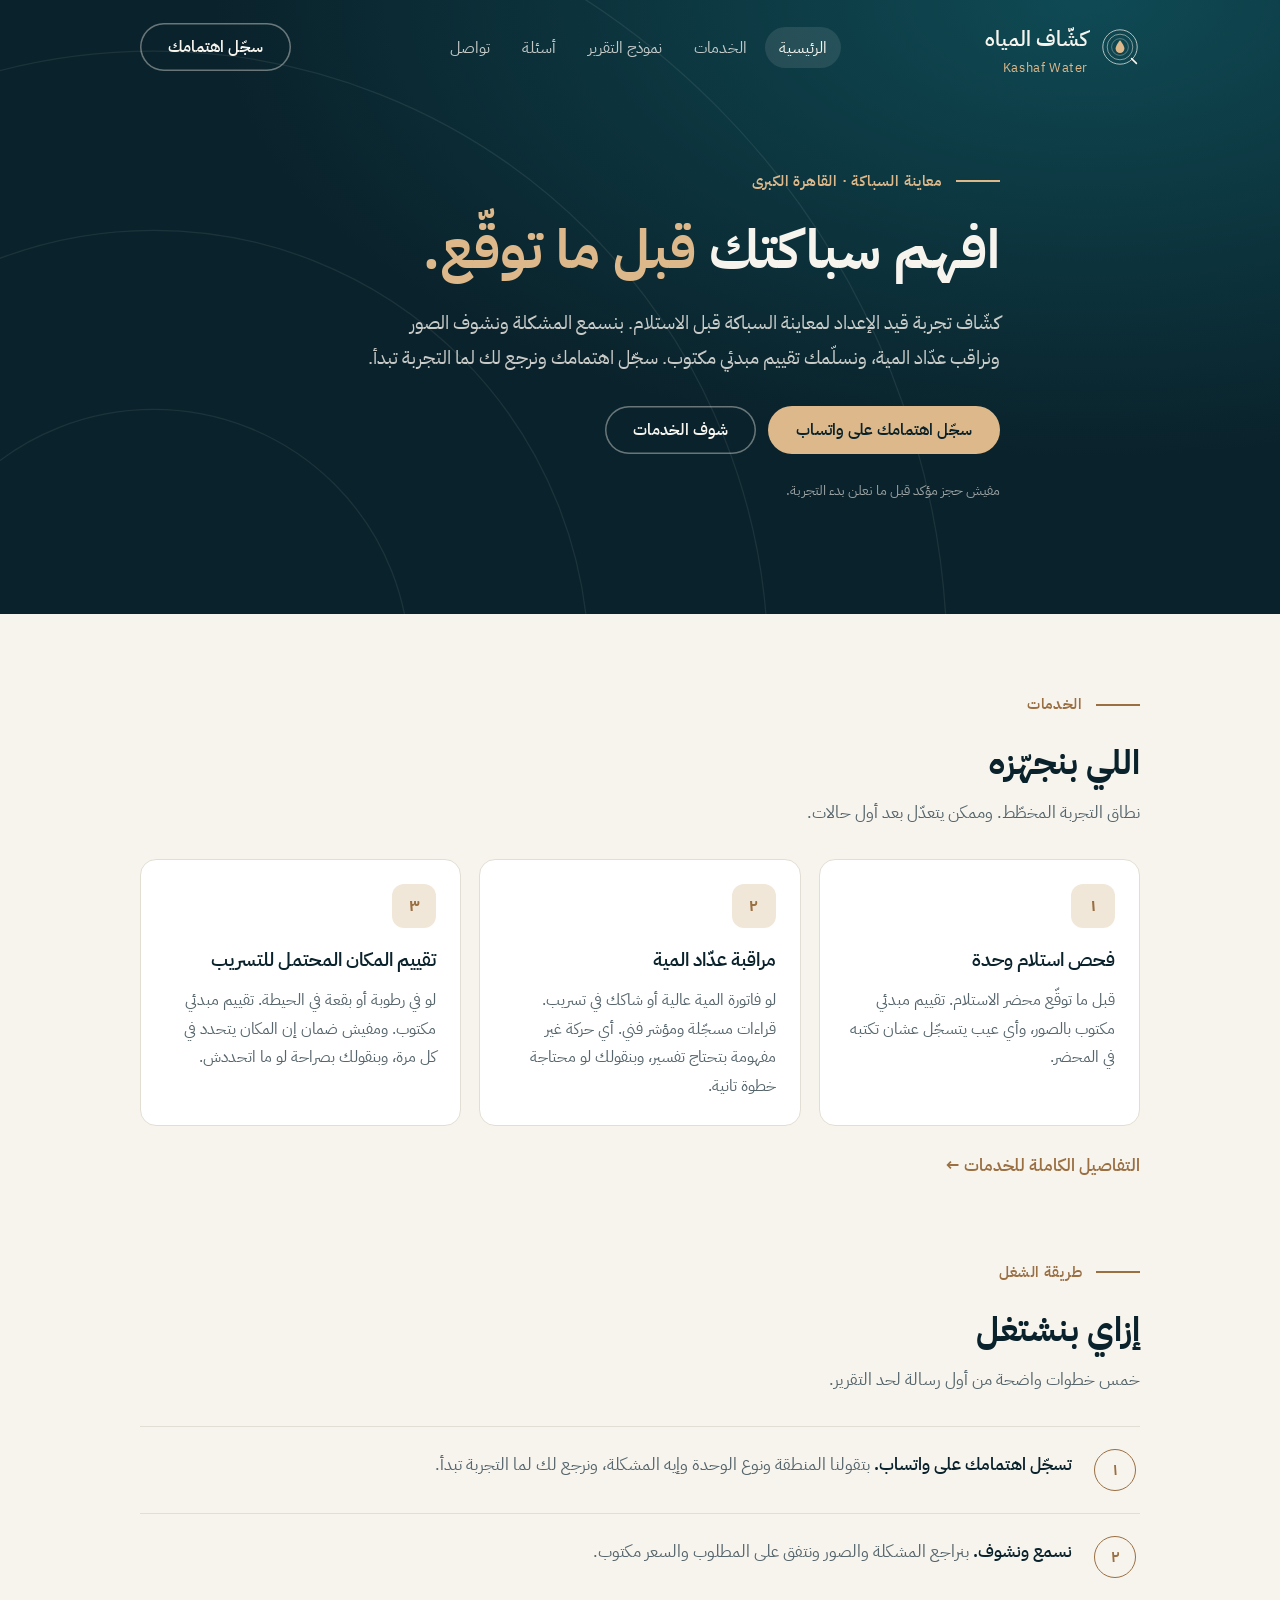
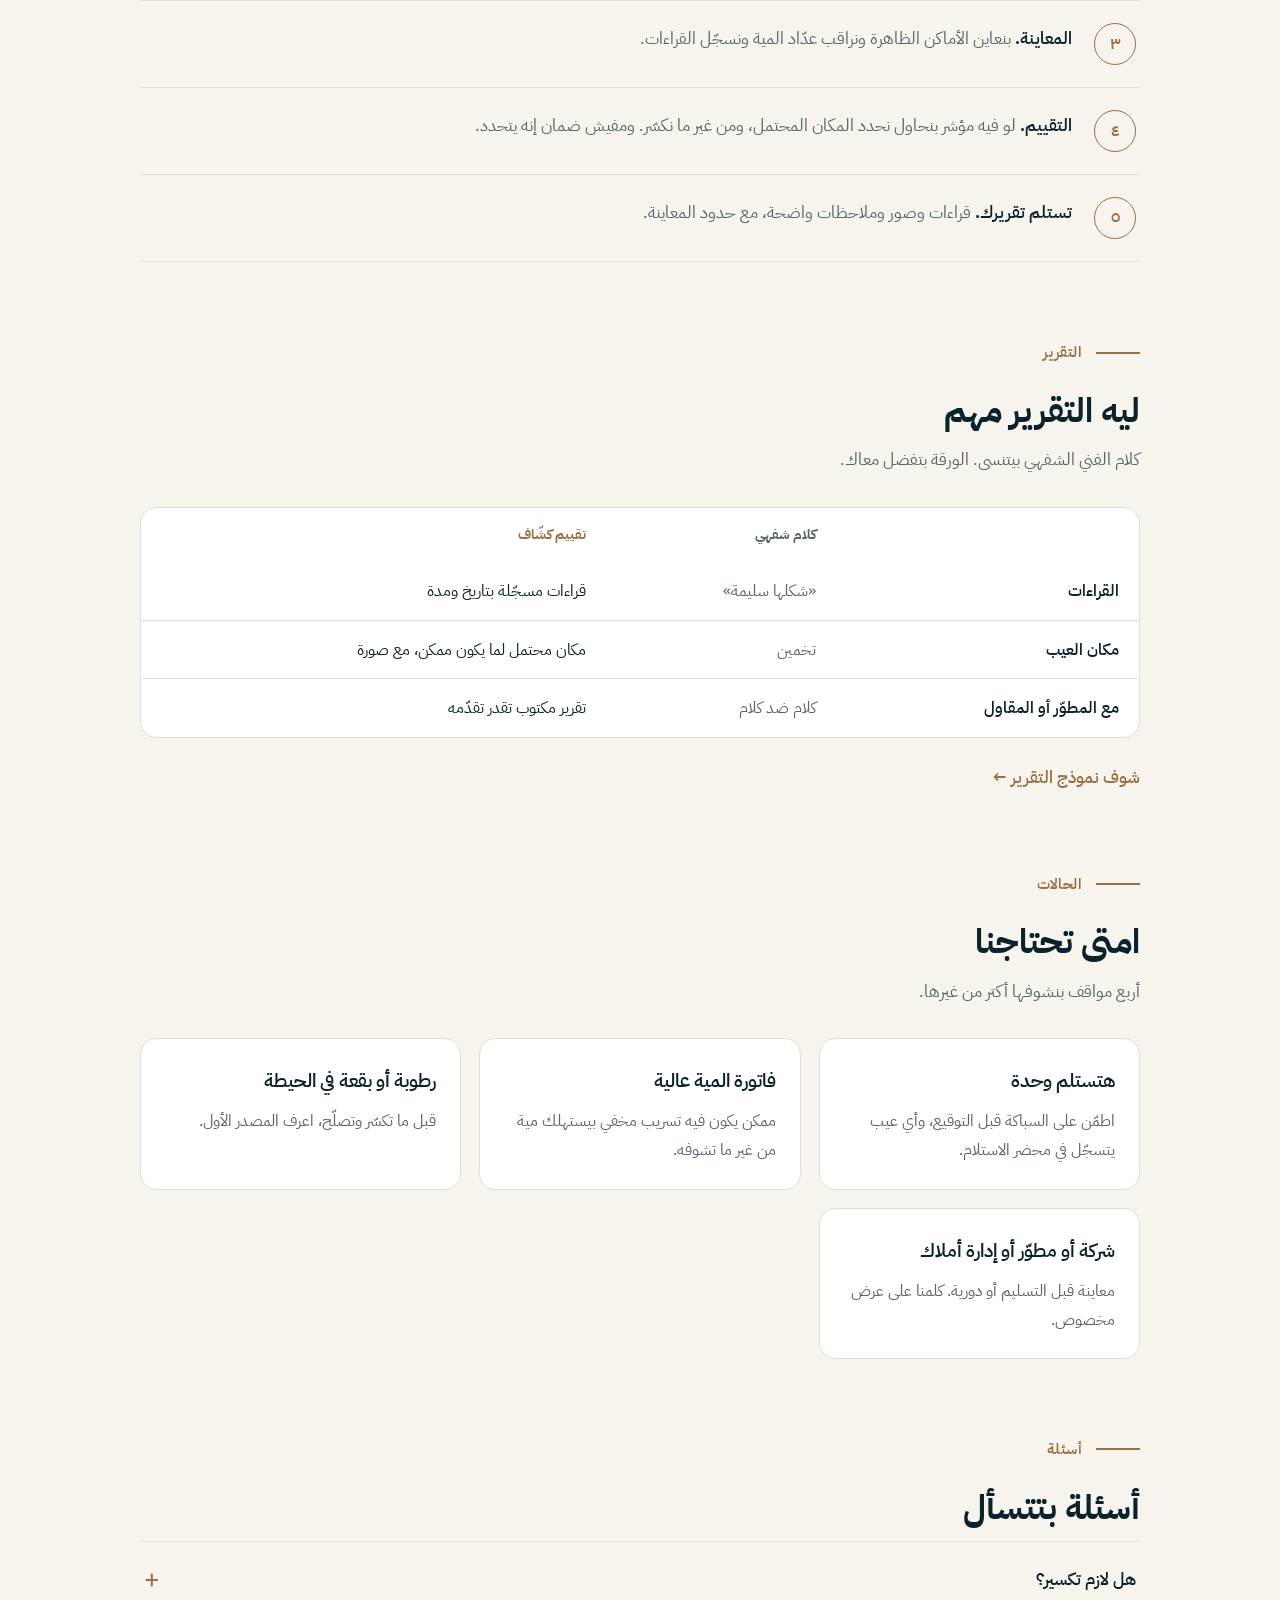
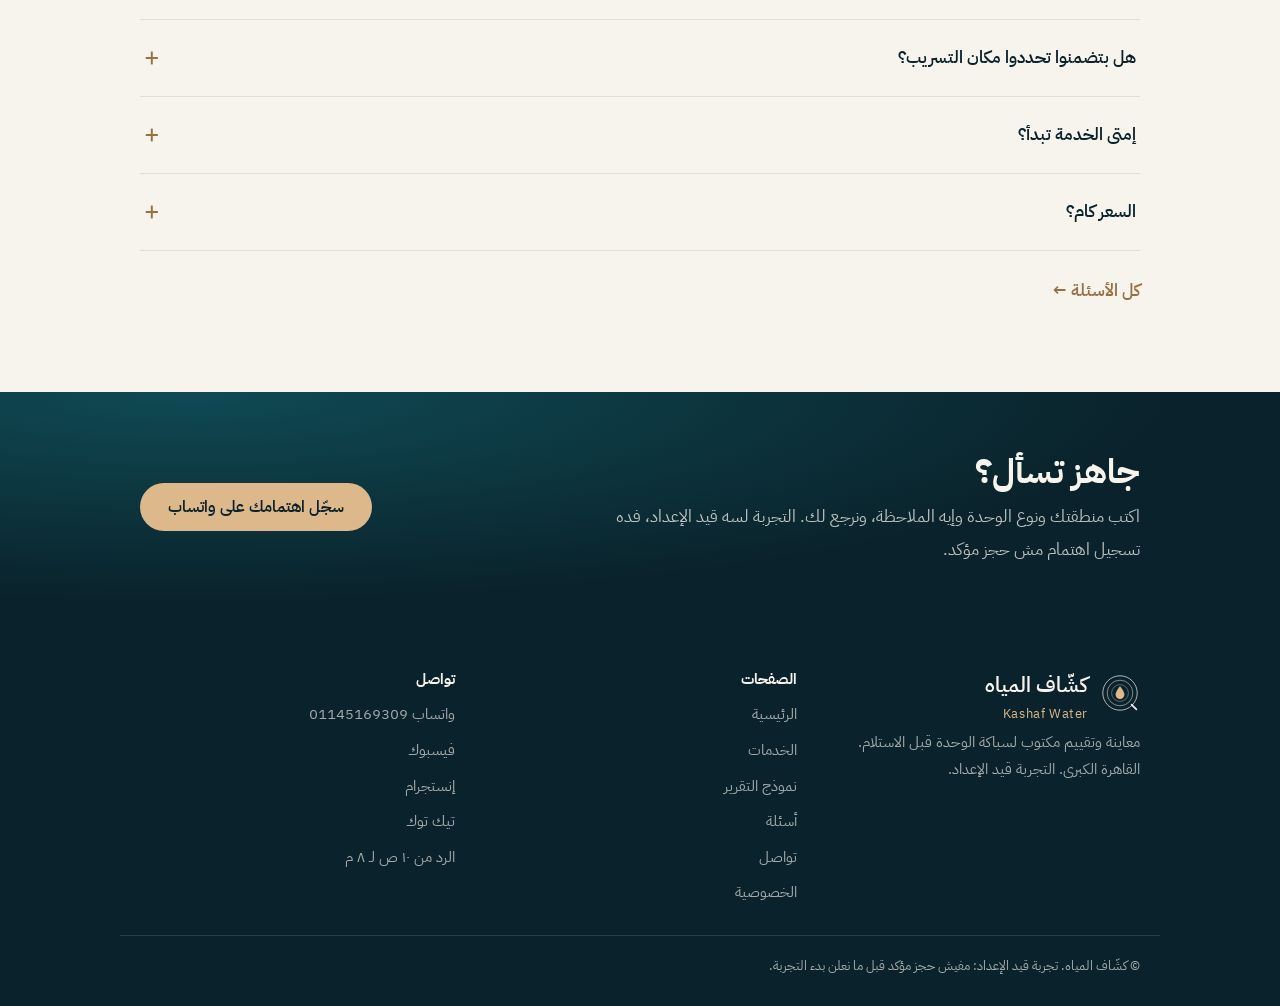
==== commit 0629df04: "روابط السوشيال في الفوتر وsameAs Co-Authored-By: Claude Sonnet 5.5 <noreply@anthropic.com>" ====
--- a/index.html
+++ b/index.html
@@ -6,21 +6,21 @@
 <title>كشّاف المياه | افهم سباكتك قبل ما توقّع</title>
 <meta name="description" content="كشّاف المياه: معاينة وتقييم مكتوب لسباكة الوحدة قبل الاستلام في القاهرة الكبرى. تجربة قيد الإعداد، سجّل اهتمامك على واتساب.">
 <meta name="theme-color" content="#0A222B">
-<link rel="canonical" href="https://mahmoudelspagh.github.io/kashaf-site/">
+<link rel="canonical" href="https://kashafwater.com/">
 <meta property="og:type" content="website">
 <meta property="og:locale" content="ar_EG">
 <meta property="og:site_name" content="كشّاف المياه">
 <meta property="og:title" content="كشّاف المياه | افهم سباكتك قبل ما توقّع">
 <meta property="og:description" content="كشّاف المياه: معاينة وتقييم مكتوب لسباكة الوحدة قبل الاستلام في القاهرة الكبرى. تجربة قيد الإعداد، سجّل اهتمامك على واتساب.">
-<meta property="og:url" content="https://mahmoudelspagh.github.io/kashaf-site/">
-<meta property="og:image" content="https://mahmoudelspagh.github.io/kashaf-site/og-image.png">
+<meta property="og:url" content="https://kashafwater.com/">
+<meta property="og:image" content="https://kashafwater.com/og-image.png">
 <meta name="twitter:card" content="summary_large_image">
 <link rel="icon" href="favicon.svg" type="image/svg+xml">
 <link rel="preconnect" href="https://fonts.googleapis.com">
 <link rel="preconnect" href="https://fonts.gstatic.com" crossorigin>
 <link rel="stylesheet" href="https://fonts.googleapis.com/css2?family=IBM+Plex+Sans+Arabic:wght@400;500;600;700&display=swap">
 <link rel="stylesheet" href="style.css">
-<script type="application/ld+json">{"@context":"https://schema.org","@type":"Organization","name":"كشّاف المياه","alternateName":"Kashaf Water","url":"https://mahmoudelspagh.github.io/kashaf-site/","description":"معاينة وتقييم مكتوب لسباكة الوحدة قبل الاستلام في القاهرة الكبرى.","areaServed":"القاهرة الكبرى","contactPoint":{"@type":"ContactPoint","telephone":"+201145169309","contactType":"customer service","availableLanguage":"ar"}}</script>
+<script type="application/ld+json">{"@context":"https://schema.org","@type":"Organization","name":"كشّاف المياه","alternateName":"Kashaf Water","url":"https://kashafwater.com/","sameAs":["https://www.facebook.com/profile.php?id=61596914035913","https://www.instagram.com/kashafwater/","https://www.tiktok.com/@kashafwater"],"description":"معاينة وتقييم مكتوب لسباكة الوحدة قبل الاستلام في القاهرة الكبرى.","areaServed":"القاهرة الكبرى","contactPoint":{"@type":"ContactPoint","telephone":"+201145169309","contactType":"customer service","availableLanguage":"ar"}}</script>
 </head>
 <body>
 <a class="skip" href="#main">تخطّى للمحتوى</a>
@@ -64,7 +64,7 @@
       <p>معاينة وتقييم مكتوب لسباكة الوحدة قبل الاستلام. القاهرة الكبرى. التجربة قيد الإعداد.</p>
     </div>
     <div class="fcol"><b>الصفحات</b><a href="index.html">الرئيسية</a><a href="services.html">الخدمات</a><a href="report.html">نموذج التقرير</a><a href="faq.html">أسئلة</a><a href="contact.html">تواصل</a><a href="privacy.html">الخصوصية</a></div>
-    <div class="fcol"><b>تواصل</b><a data-wa="السلام عليكم، عايز أسأل عن كشّاف" href="https://wa.me/201145169309" rel="noopener">واتساب <bdi dir="ltr">01145169309</bdi></a><span>الرد من ١٠ ص لـ ٨ م</span></div>
+    <div class="fcol"><b>تواصل</b><a data-wa="السلام عليكم، عايز أسأل عن كشّاف" href="https://wa.me/201145169309" rel="noopener">واتساب <bdi dir="ltr">01145169309</bdi></a><a href="https://www.facebook.com/profile.php?id=61596914035913" rel="noopener me" target="_blank">فيسبوك</a><a href="https://www.instagram.com/kashafwater/" rel="noopener me" target="_blank">إنستجرام</a><a href="https://www.tiktok.com/@kashafwater" rel="noopener me" target="_blank">تيك توك</a><span>الرد من ١٠ ص لـ ٨ م</span></div>
   </div>
   <div class="in copy">© كشّاف المياه. تجربة قيد الإعداد: مفيش حجز مؤكد قبل ما نعلن بدء التجربة.</div>
 </footer>
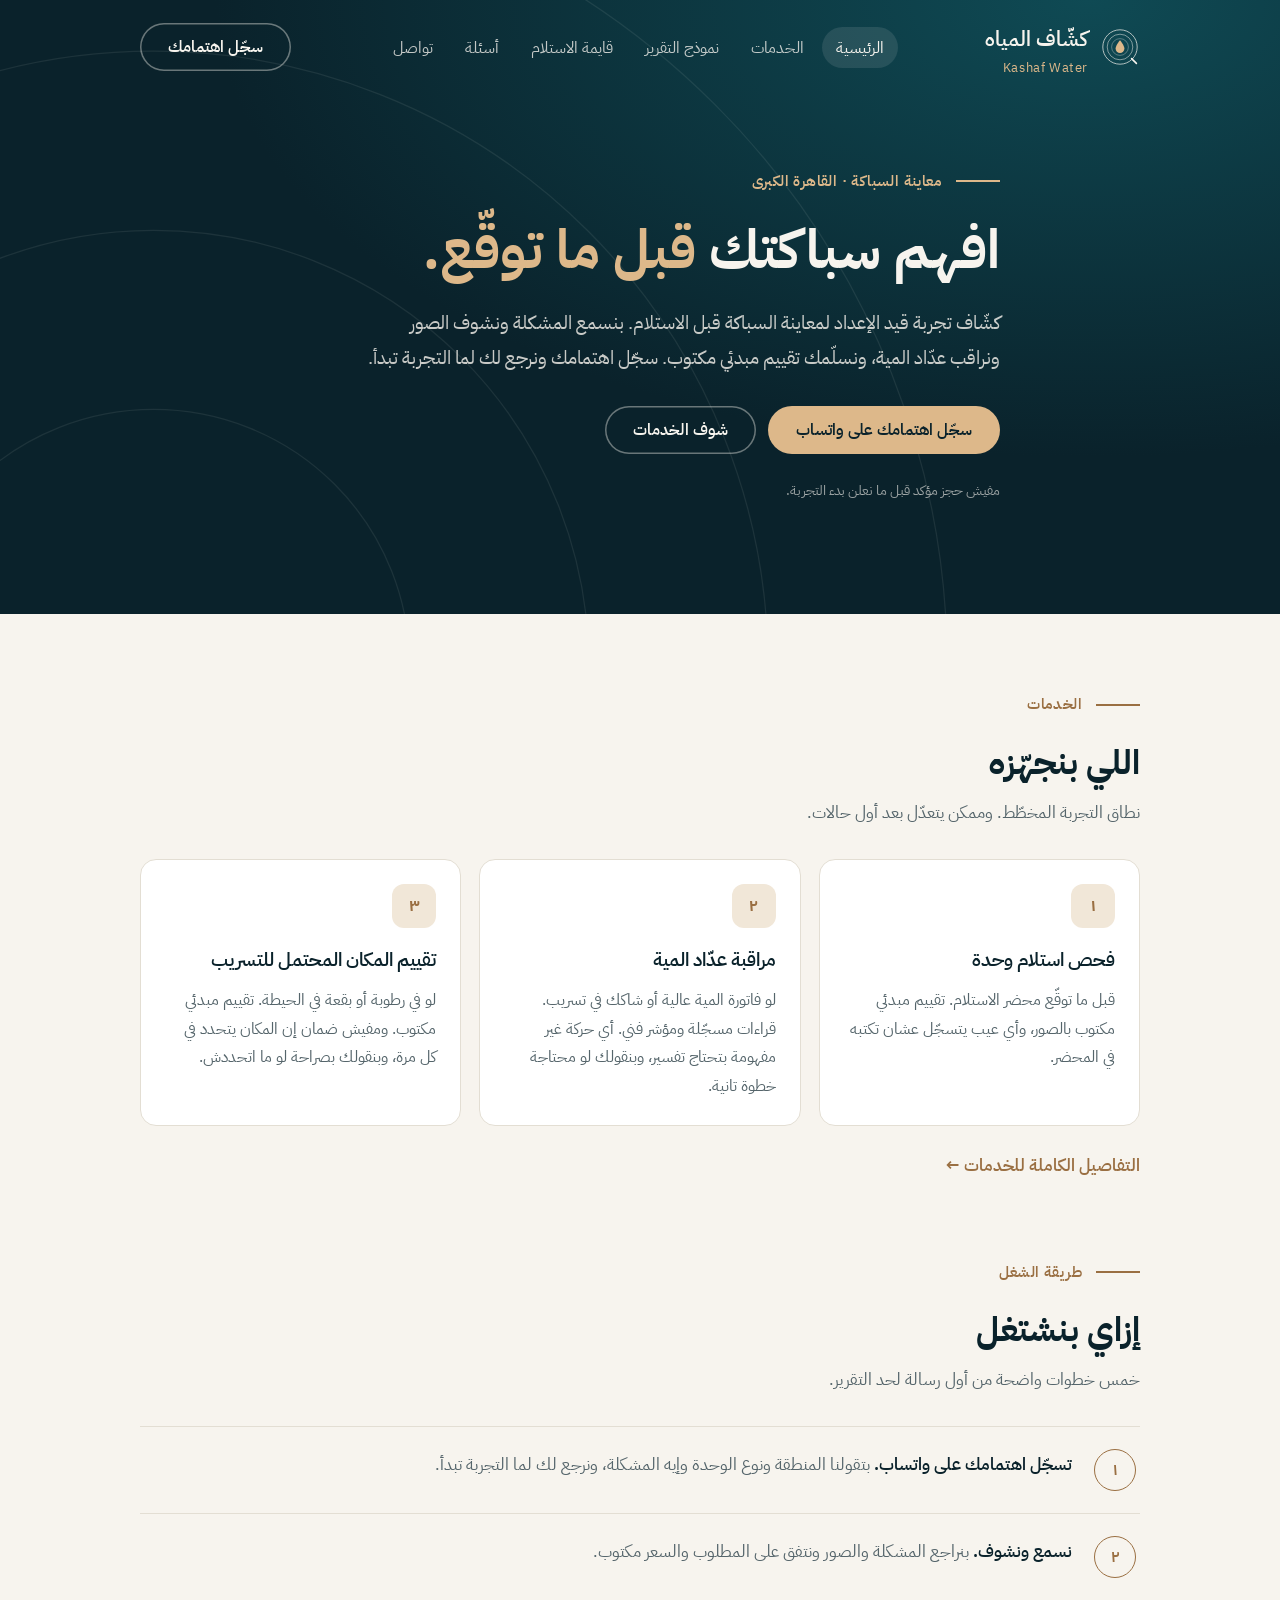
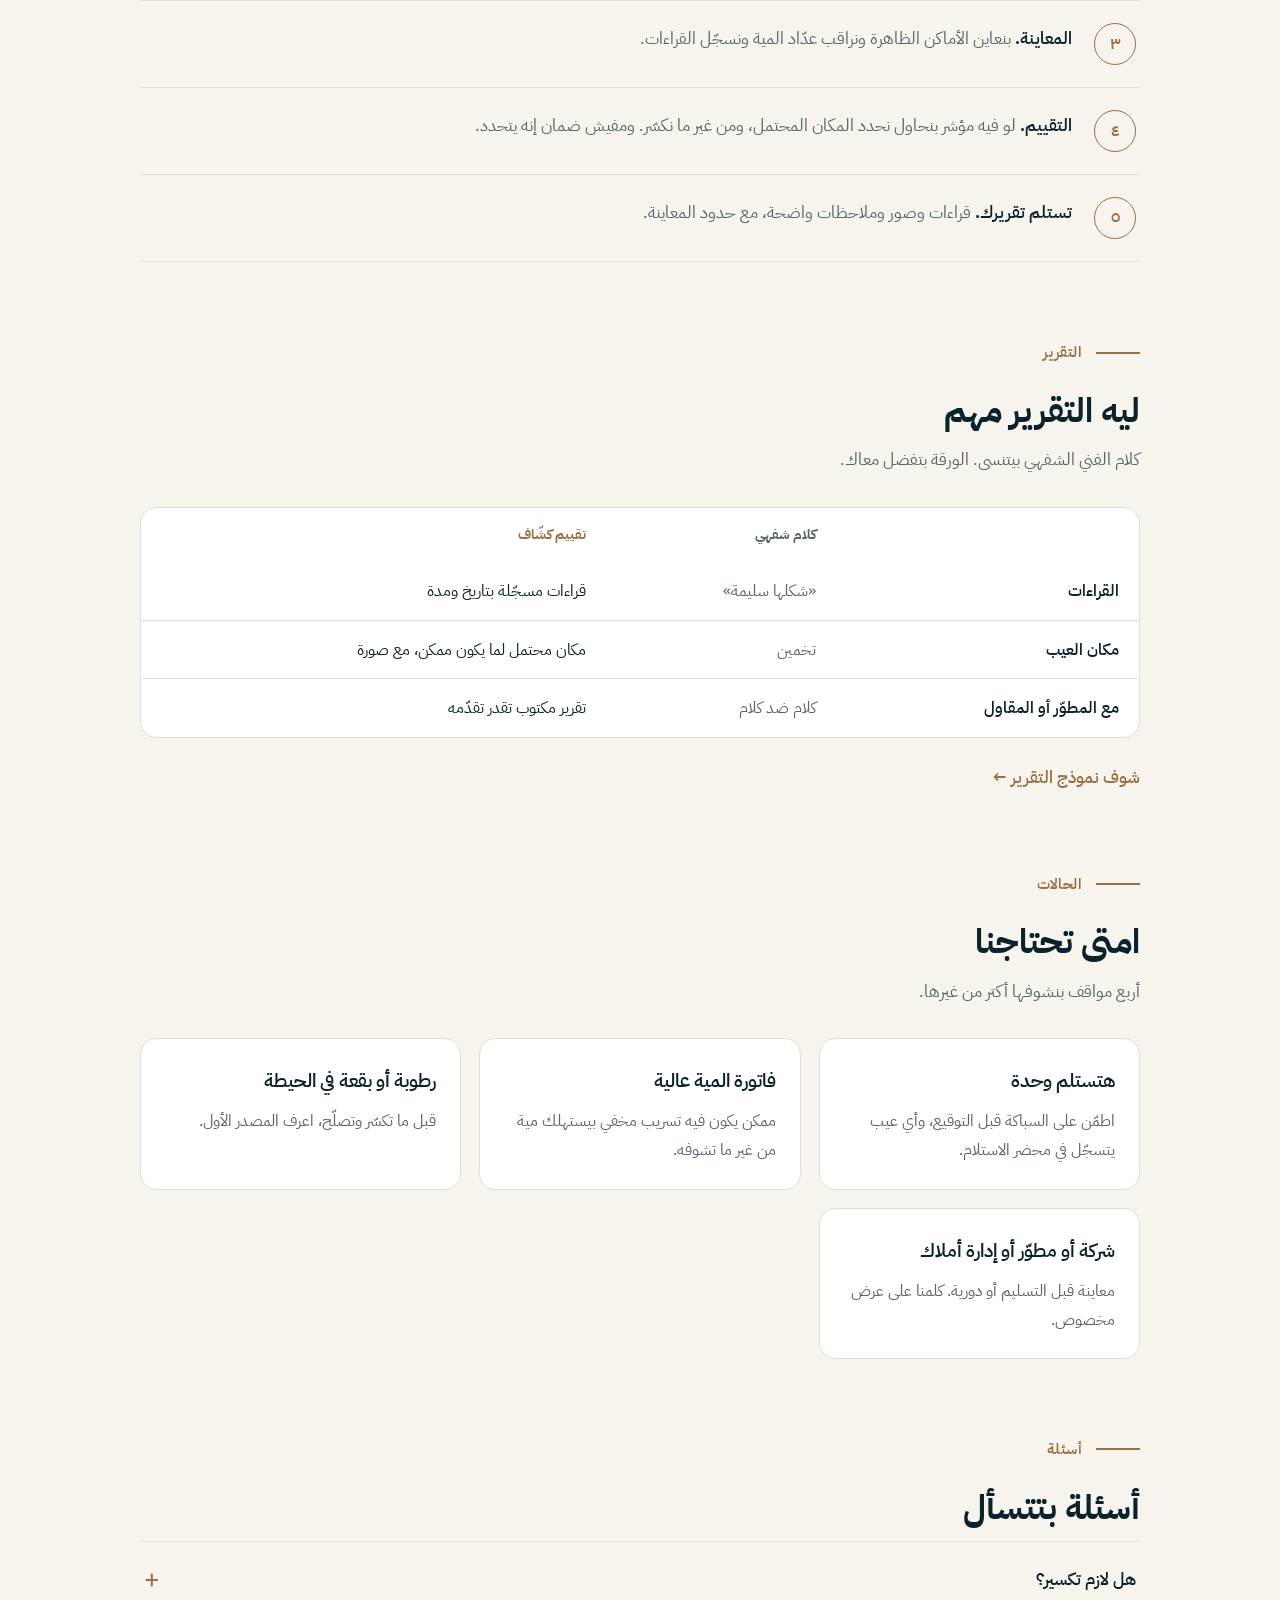
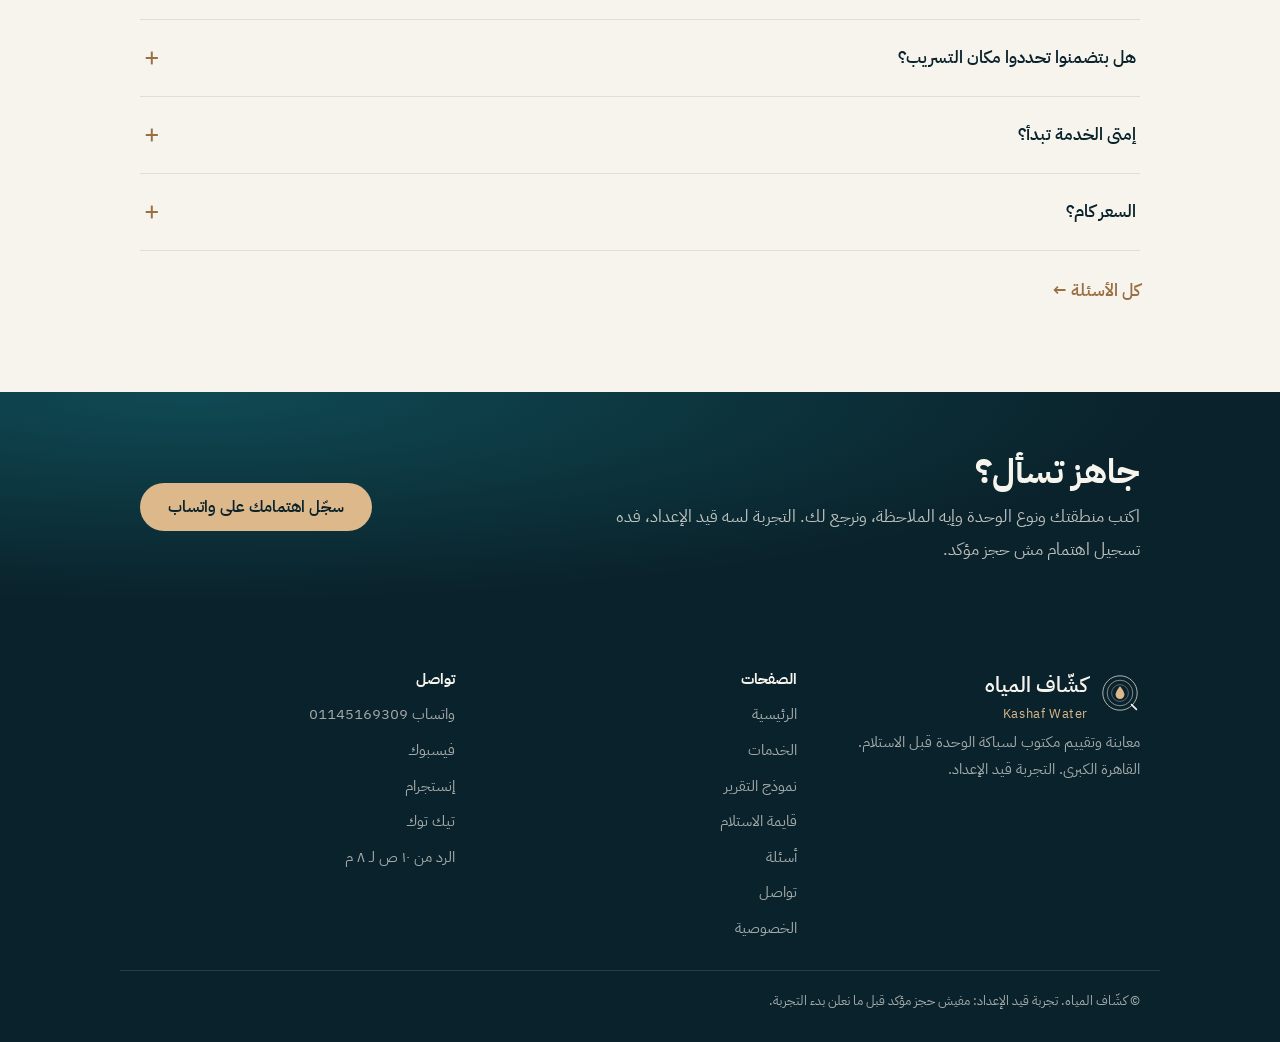
==== commit a9358a6a: "صفحة قايمة فحص السباكة قبل الاستلام Co-Authored-By: Claude Sonnet 5.5 <noreply@anthropic.com>" ====
--- a/index.html
+++ b/index.html
@@ -27,7 +27,7 @@
 <div class="hero-wrap home">
   <header class="top"><div class="in bar">
     <a class="brand" href="index.html" aria-label="كشّاف المياه"><svg viewBox="0 0 200 200" aria-hidden="true"><g fill="none" stroke="#F7F4EE" stroke-width="3.5"><circle cx="100" cy="100" r="86"/><circle cx="100" cy="100" r="64" stroke-opacity=".7"/><circle cx="100" cy="100" r="42" stroke-opacity=".45"/></g><path d="M100 66C100 66 78 92 78 108a22 22 0 0 0 44 0C122 92 100 66 100 66Z" fill="#DDB88A"/><path d="M158 158L182 182" stroke="#F7F4EE" stroke-width="8" stroke-linecap="round"/></svg><span>كشّاف المياه<small>Kashaf Water</small></span></a>
-    <nav class="links" aria-label="الأقسام"><a href="index.html" aria-current="page">الرئيسية</a><a href="services.html">الخدمات</a><a href="report.html">نموذج التقرير</a><a href="faq.html">أسئلة</a><a href="contact.html">تواصل</a></nav>
+    <nav class="links" aria-label="الأقسام"><a href="index.html" aria-current="page">الرئيسية</a><a href="services.html">الخدمات</a><a href="report.html">نموذج التقرير</a><a href="checklist.html">قايمة الاستلام</a><a href="faq.html">أسئلة</a><a href="contact.html">تواصل</a></nav>
     <a class="cta ghost" href="contact.html#register">سجّل اهتمامك</a>
   </div></header>
   <div class="in hero"><p class="eyebrow">معاينة السباكة · القاهرة الكبرى</p><h1>افهم سباكتك <em>قبل ما توقّع.</em></h1><p class="lead">كشّاف تجربة قيد الإعداد لمعاينة السباكة قبل الاستلام. بنسمع المشكلة ونشوف الصور ونراقب عدّاد المية، ونسلّمك تقييم مبدئي مكتوب. سجّل اهتمامك ونرجع لك لما التجربة تبدأ.</p><div class="row"><a class="cta" data-wa="السلام عليكم، عايز أسجّل اهتمامي بتجربة كشّاف" href="https://wa.me/201145169309" rel="noopener">سجّل اهتمامك على واتساب</a><a class="cta ghost" href="services.html">شوف الخدمات</a></div><p class="trust">مفيش حجز مؤكد قبل ما نعلن بدء التجربة.</p></div>
@@ -63,7 +63,7 @@
       <a class="brand" href="index.html"><svg viewBox="0 0 200 200" aria-hidden="true"><g fill="none" stroke="#F7F4EE" stroke-width="3.5"><circle cx="100" cy="100" r="86"/><circle cx="100" cy="100" r="64" stroke-opacity=".7"/><circle cx="100" cy="100" r="42" stroke-opacity=".45"/></g><path d="M100 66C100 66 78 92 78 108a22 22 0 0 0 44 0C122 92 100 66 100 66Z" fill="#DDB88A"/><path d="M158 158L182 182" stroke="#F7F4EE" stroke-width="8" stroke-linecap="round"/></svg><span>كشّاف المياه<small>Kashaf Water</small></span></a>
       <p>معاينة وتقييم مكتوب لسباكة الوحدة قبل الاستلام. القاهرة الكبرى. التجربة قيد الإعداد.</p>
     </div>
-    <div class="fcol"><b>الصفحات</b><a href="index.html">الرئيسية</a><a href="services.html">الخدمات</a><a href="report.html">نموذج التقرير</a><a href="faq.html">أسئلة</a><a href="contact.html">تواصل</a><a href="privacy.html">الخصوصية</a></div>
+    <div class="fcol"><b>الصفحات</b><a href="index.html">الرئيسية</a><a href="services.html">الخدمات</a><a href="report.html">نموذج التقرير</a><a href="checklist.html">قايمة الاستلام</a><a href="faq.html">أسئلة</a><a href="contact.html">تواصل</a><a href="privacy.html">الخصوصية</a></div>
     <div class="fcol"><b>تواصل</b><a data-wa="السلام عليكم، عايز أسأل عن كشّاف" href="https://wa.me/201145169309" rel="noopener">واتساب <bdi dir="ltr">01145169309</bdi></a><a href="https://www.facebook.com/profile.php?id=61596914035913" rel="noopener me" target="_blank">فيسبوك</a><a href="https://www.instagram.com/kashafwater/" rel="noopener me" target="_blank">إنستجرام</a><a href="https://www.tiktok.com/@kashafwater" rel="noopener me" target="_blank">تيك توك</a><span>الرد من ١٠ ص لـ ٨ م</span></div>
   </div>
   <div class="in copy">© كشّاف المياه. تجربة قيد الإعداد: مفيش حجز مؤكد قبل ما نعلن بدء التجربة.</div>
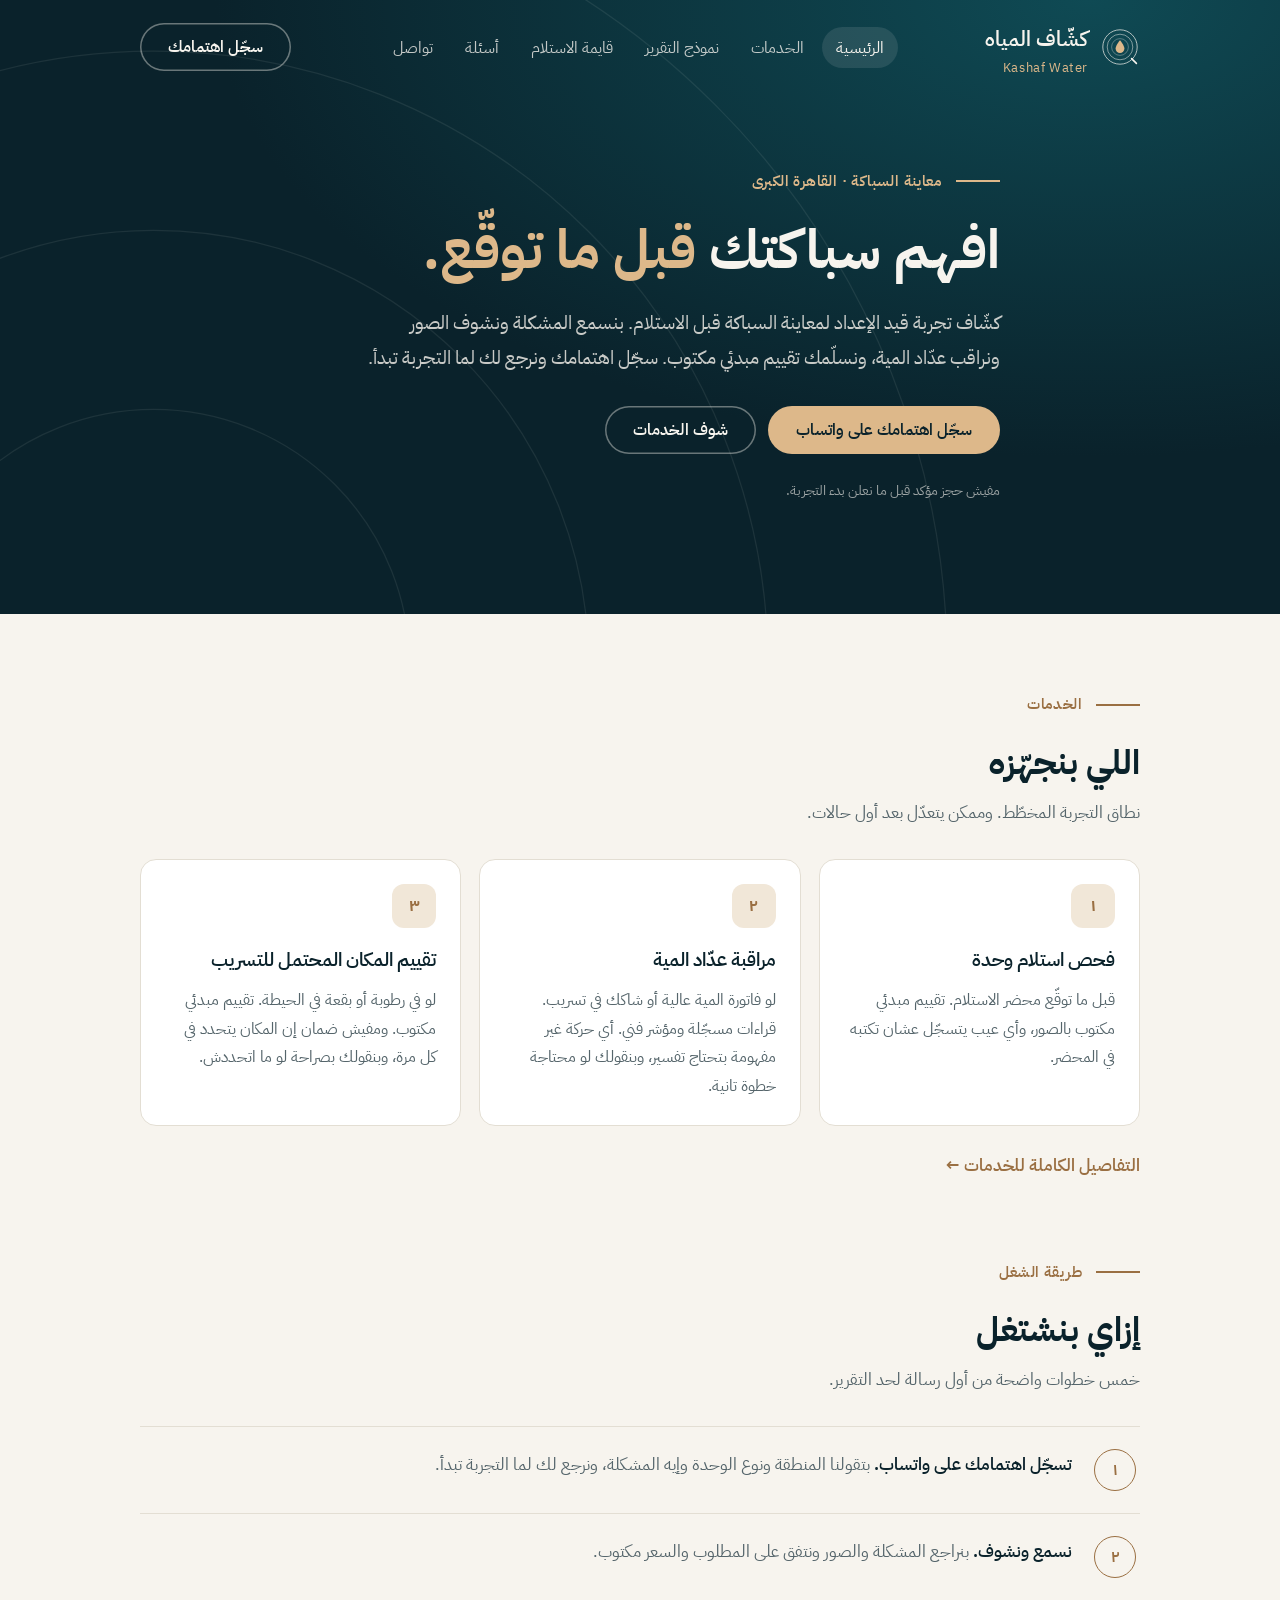
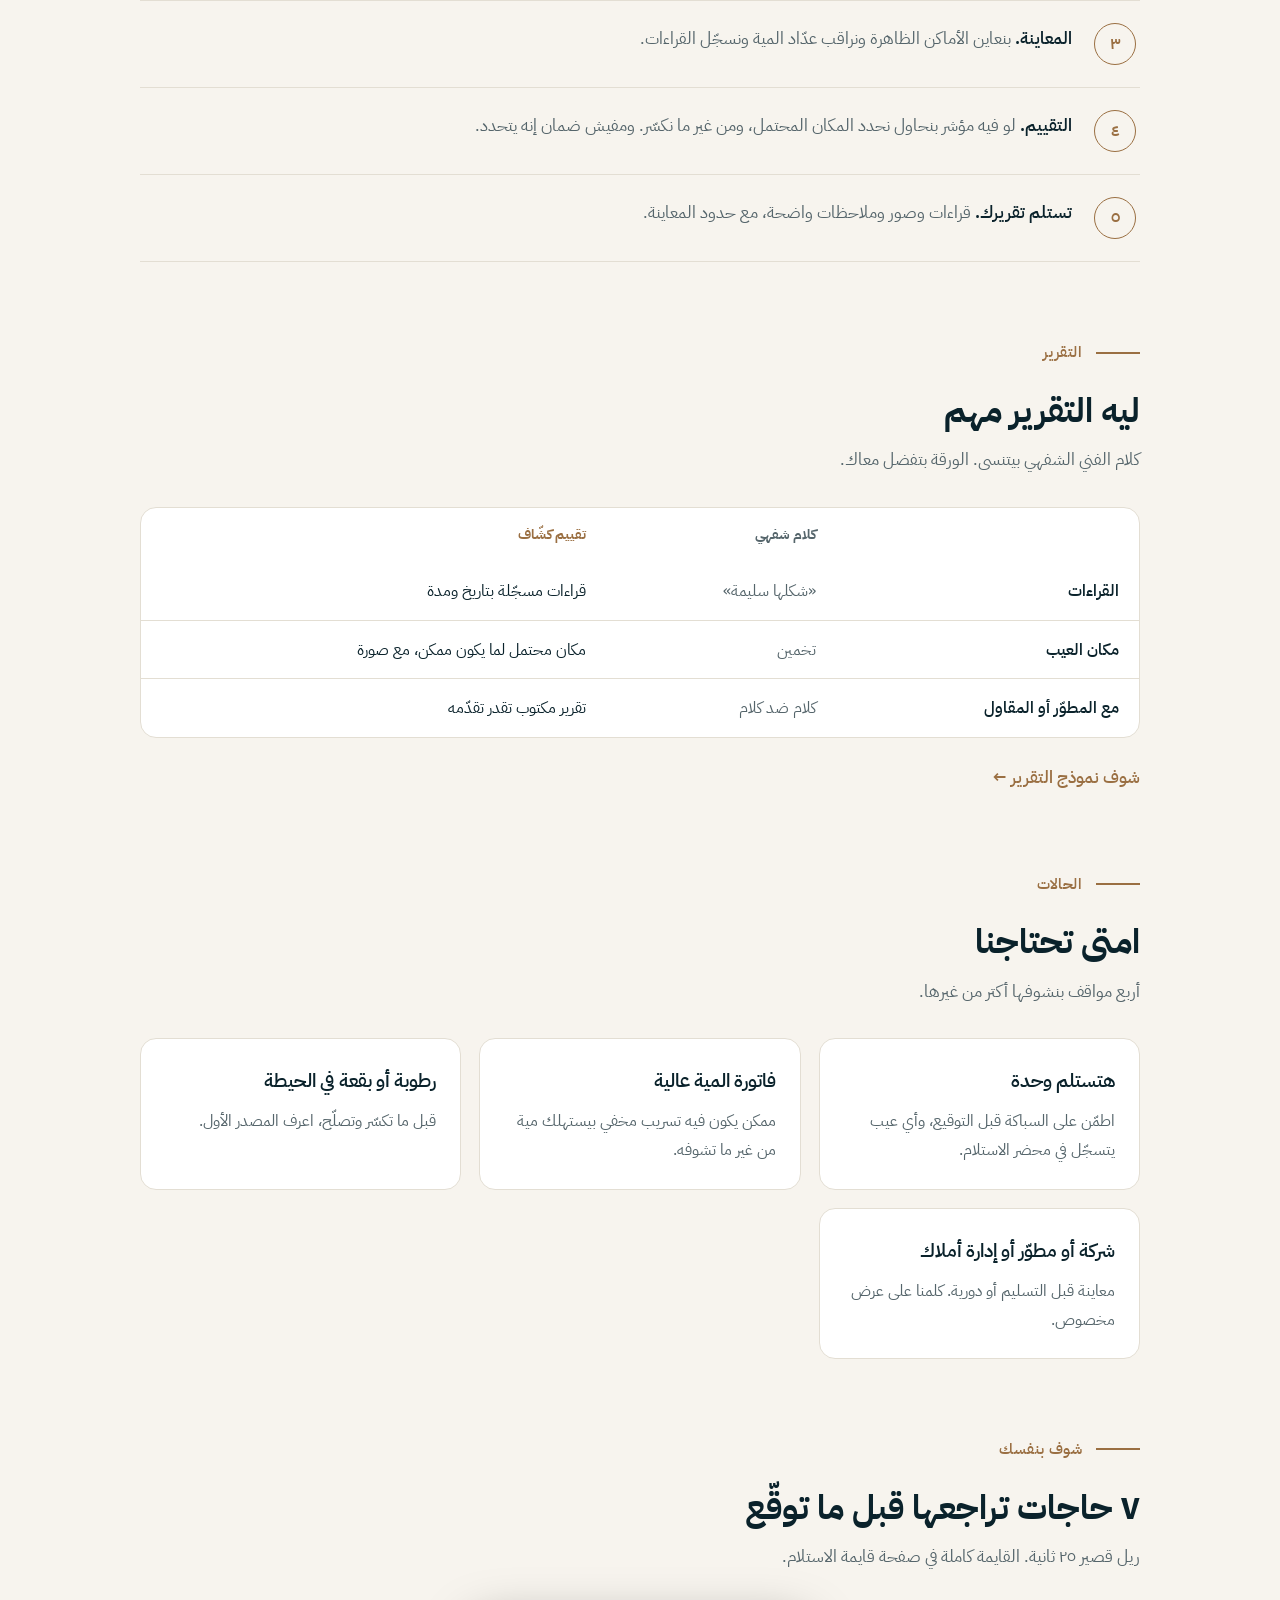
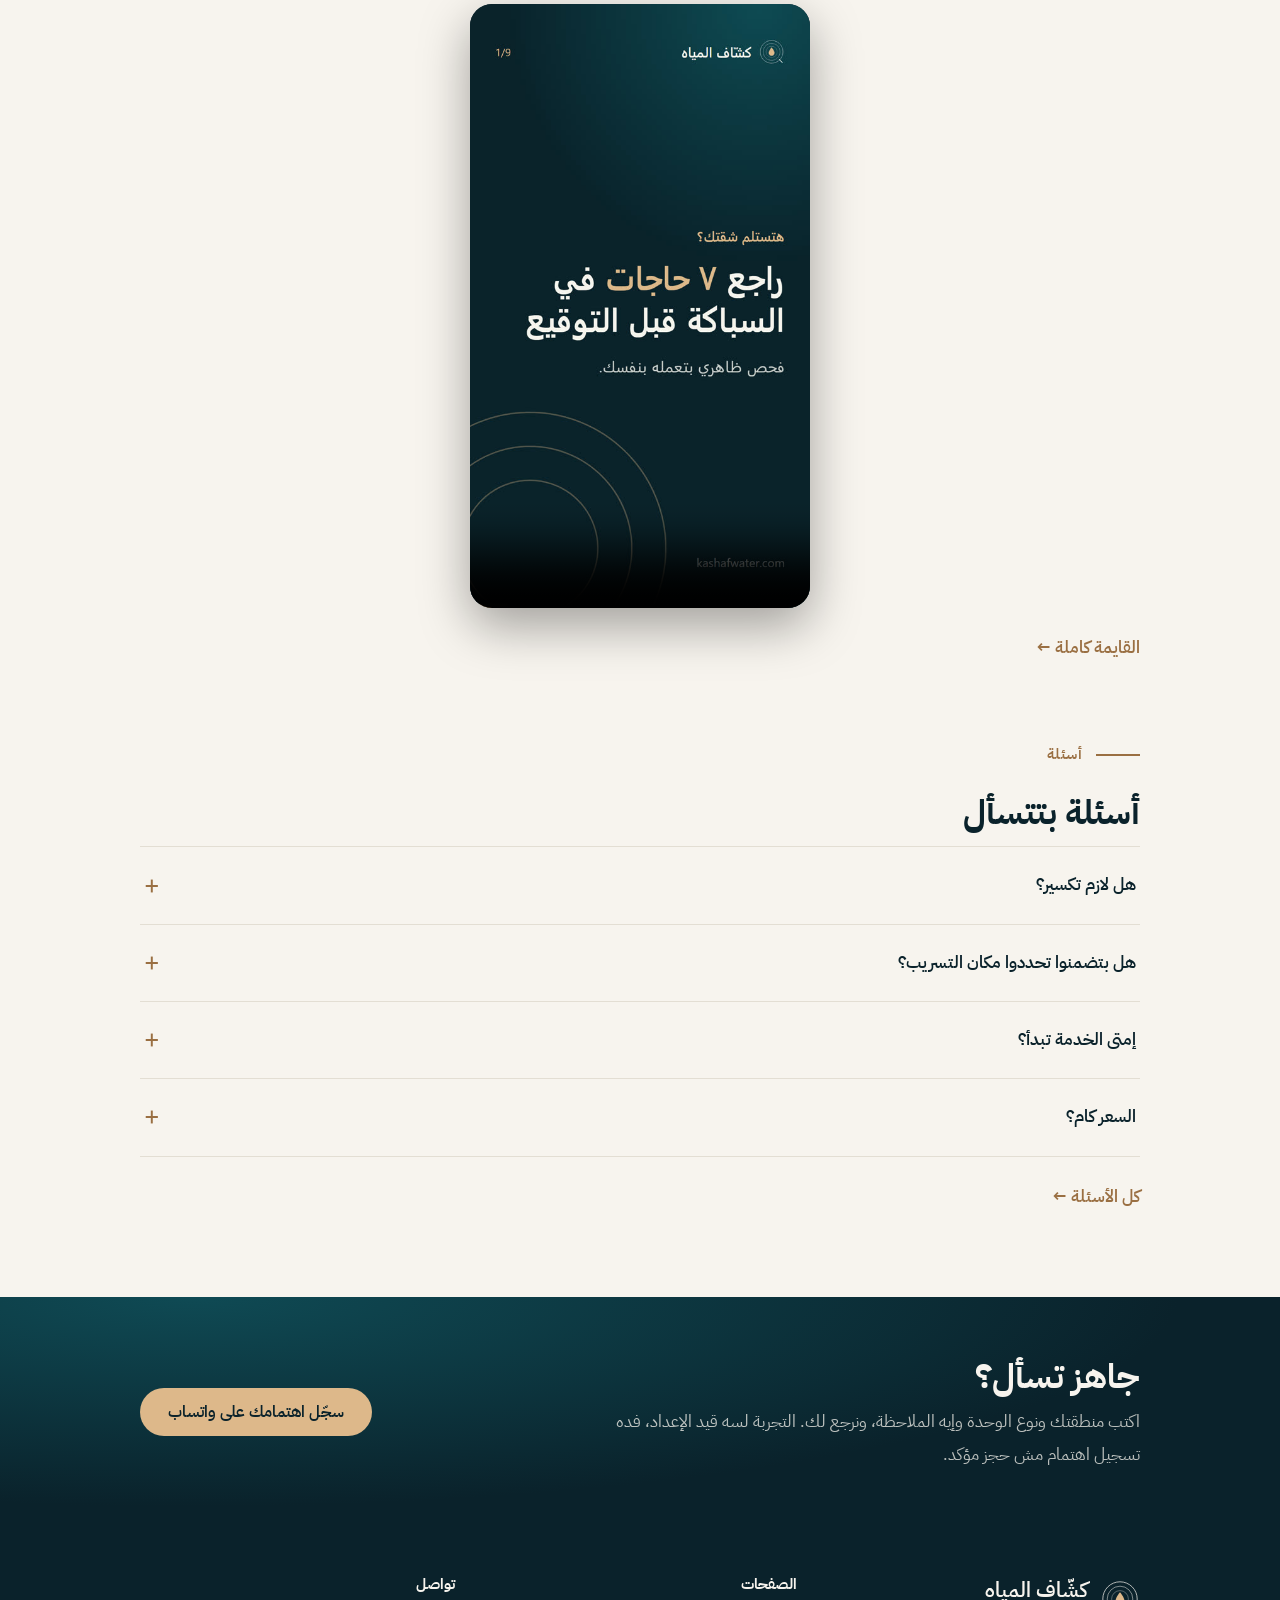
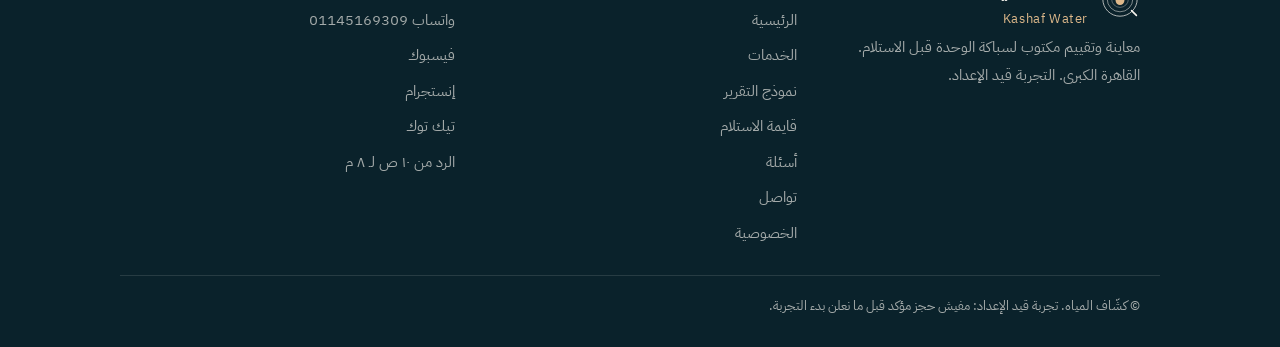
==== commit b9a2cd20: "ريل ٧ حاجات على الصفحة الرئيسية Co-Authored-By: Claude Sonnet 5.5 <noreply@anthropic.com>" ====
--- a/index.html
+++ b/index.html
@@ -49,6 +49,7 @@
       <div class="card"><h3>فاتورة المية عالية</h3><p>ممكن يكون فيه تسريب مخفي بيستهلك مية من غير ما تشوفه.</p></div>
       <div class="card"><h3>رطوبة أو بقعة في الحيطة</h3><p>قبل ما تكسّر وتصلّح، اعرف المصدر الأول.</p></div>
       <div class="card"><h3>شركة أو مطوّر أو إدارة أملاك</h3><p>معاينة قبل التسليم أو دورية. كلمنا على عرض مخصوص.</p></div></div></div></section>
+<section class="s" id="video"><div class="in"><p class="eyebrow">شوف بنفسك</p><h2>٧ حاجات تراجعها قبل ما توقّع</h2><p class="sub">ريل قصير ٢٥ ثانية. القايمة كاملة في صفحة قايمة الاستلام.</p><div class="vid"><video controls playsinline preload="metadata" poster="reel-poster.jpg" src="reel-7-things.mp4"></video></div><p class="more"><a href="checklist.html">القايمة كاملة ←</a></p></div></section>
 <section class="s" id="faq"><div class="in"><p class="eyebrow">أسئلة</p><h2>أسئلة بتتسأل</h2><details><summary>هل لازم تكسير؟</summary><p>لأ. بنحاول نحدد المكان المحتمل بالمعاينة عشان التكسير يتقلّل. ولو العيب في مكان مش بيتوصّل له، هنقولك قبل ما نبدأ. أي تكسير أو إصلاح خطوة منفصلة ومحتاجة موافقتك كتابة.</p></details><details><summary>هل بتضمنوا تحددوا مكان التسريب؟</summary><p>لأ. بنحاول بالمعاينة ونقولك بصراحة لو المكان ما اتحددش، ومن غير مبالغة. مراقبة العدّاد بتدّينا مؤشر هل فيه تسريب ولا لأ.</p></details><details><summary>إمتى الخدمة تبدأ؟</summary><p>التجربة قيد الإعداد ومفيش ميعاد حجز مؤكد لسه. سجّل اهتمامك وهنبلّغك أول ما نعلن بدايتها.</p></details><details><summary>السعر كام؟</summary><p>السعر بيتحدد حسب المنطقة ونوع الوحدة والخدمة، وبيتبعتلك مكتوب قبل أي زيارة. مفيش دفع قبل ما توافق على السعر.</p></details><p class="more"><a href="faq.html">كل الأسئلة ←</a></p></div></section>
 <section class="band">
   <div class="in band-in">
--- a/style.css
+++ b/style.css
@@ -23,7 +23,8 @@
 .hero h1{font-size:clamp(32px,6vw,54px);line-height:1.3;margin:0 0 20px;font-weight:700;text-wrap:balance}.hero h1 em{font-style:normal;color:var(--accent)}
 .lead{margin:0 0 30px;color:rgba(247,244,238,.8);font-size:18.5px;max-width:58ch}
 .row{display:flex;flex-wrap:wrap;gap:12px;align-items:center}.trust{margin-top:24px;font-size:14px;color:rgba(247,244,238,.6)}
-section.s{padding-block:76px 0}main>section.s:last-child{padding-bottom:84px}.s .eyebrow{color:var(--brass)}.s .eyebrow:before{background:var(--brass)}
+section.s{padding-block:76px 0}main>section.s:last-child{padding-bottom:84px}
+.vid{display:grid;place-items:center}.vid video{width:min(100%,340px);aspect-ratio:9/16;border-radius:22px;background:#0A222B;box-shadow:0 18px 50px rgba(0,0,0,.35)}.s .eyebrow{color:var(--brass)}.s .eyebrow:before{background:var(--brass)}
 h2{font-size:clamp(25px,4vw,34px);line-height:1.4;margin:0 0 10px;text-wrap:balance;font-weight:700}h3{margin:0 0 8px;font-size:19px;font-weight:600}
 .sub{color:var(--muted);margin:0 0 30px;max-width:62ch}.more{margin:24px 0 0}.more a{color:var(--brass);font-weight:600;text-decoration:none}.more a:hover{text-decoration:underline}
 .grid{display:grid;grid-template-columns:repeat(auto-fit,minmax(240px,1fr));gap:18px}.two{display:grid;grid-template-columns:repeat(auto-fit,minmax(300px,1fr));gap:18px}
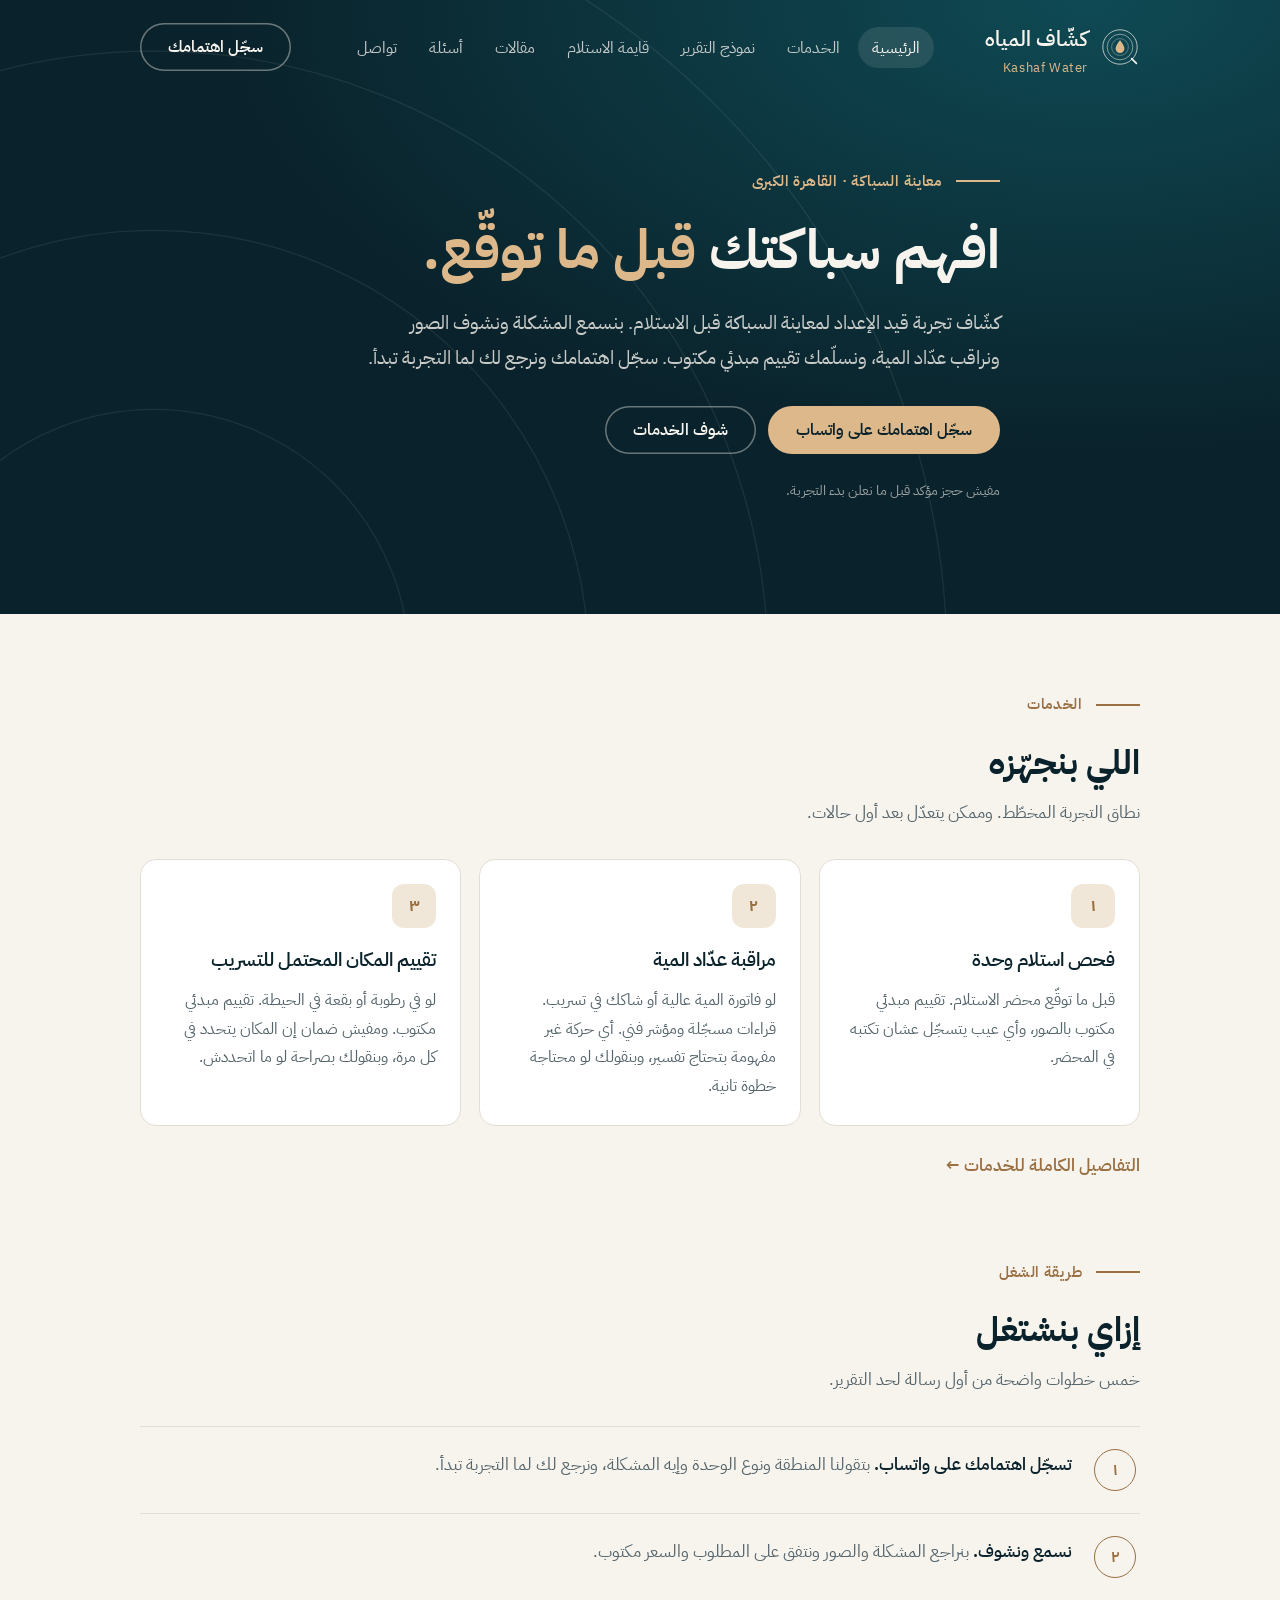
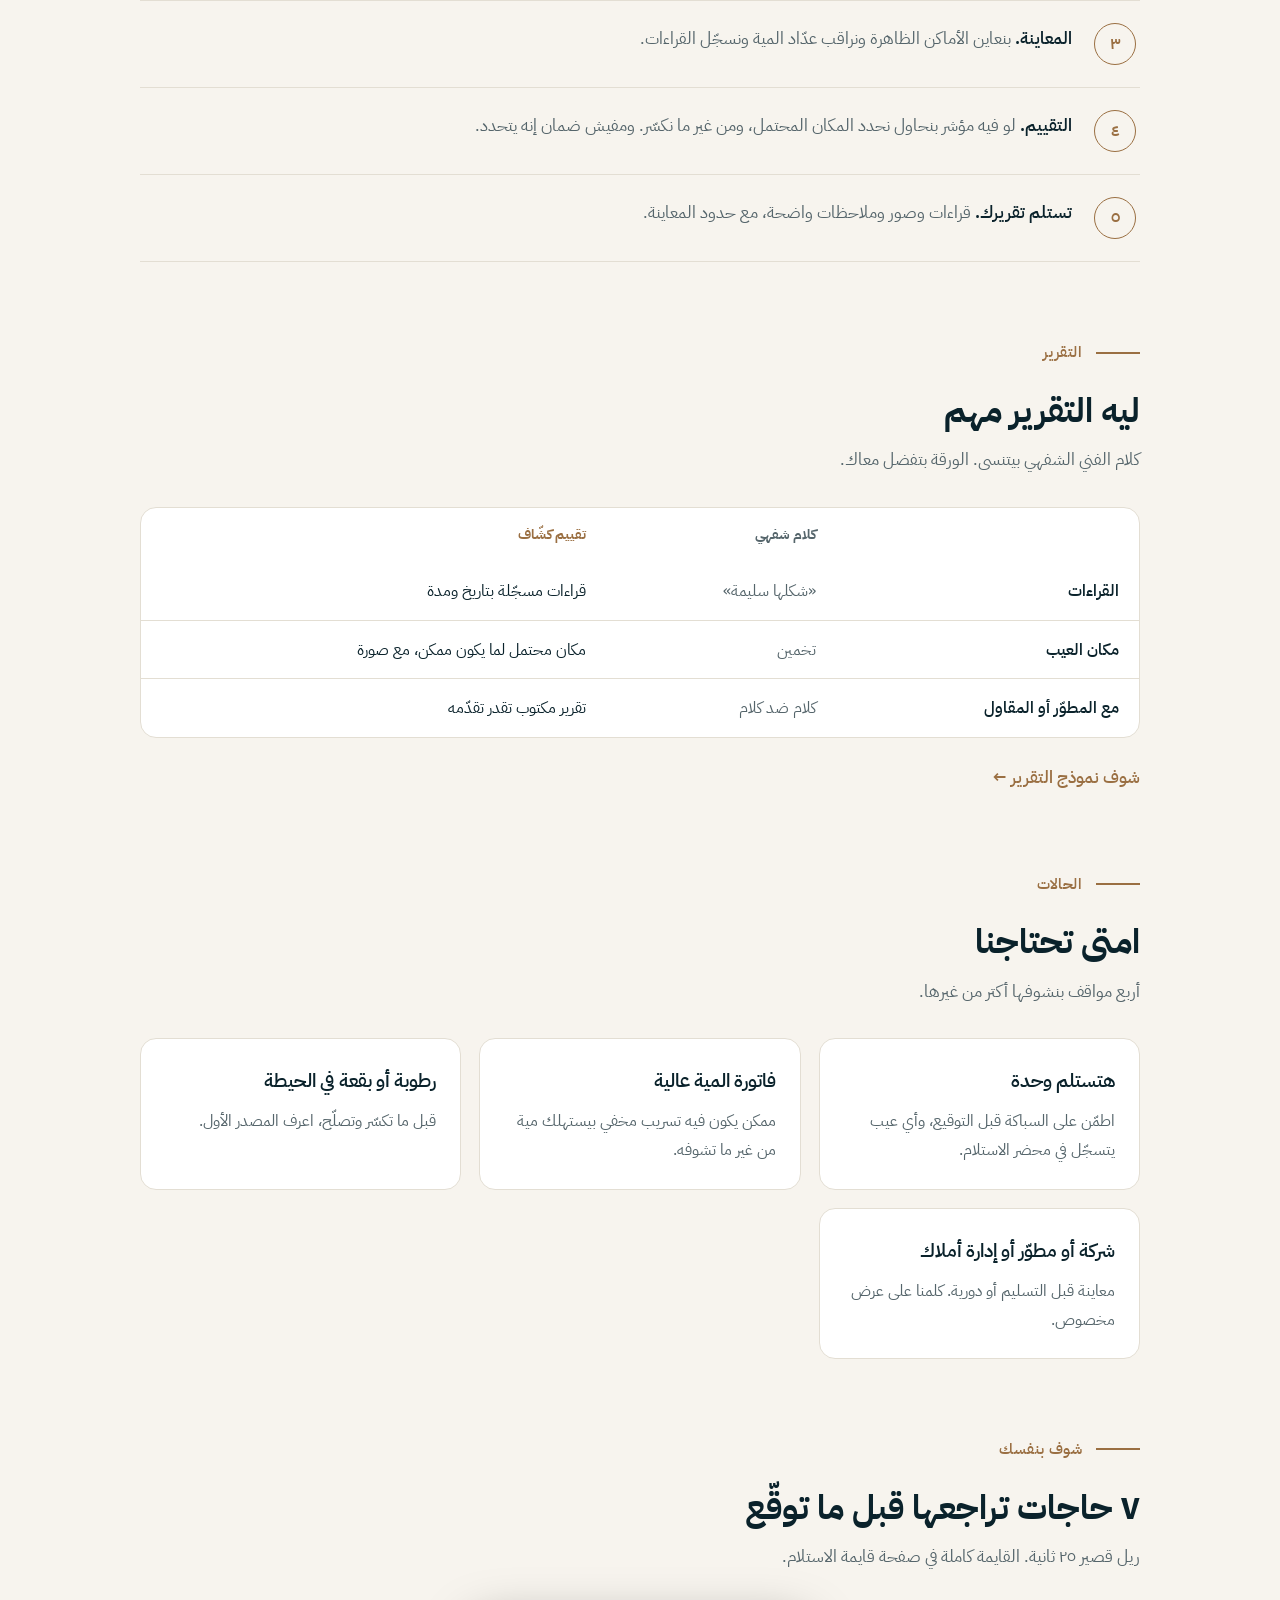
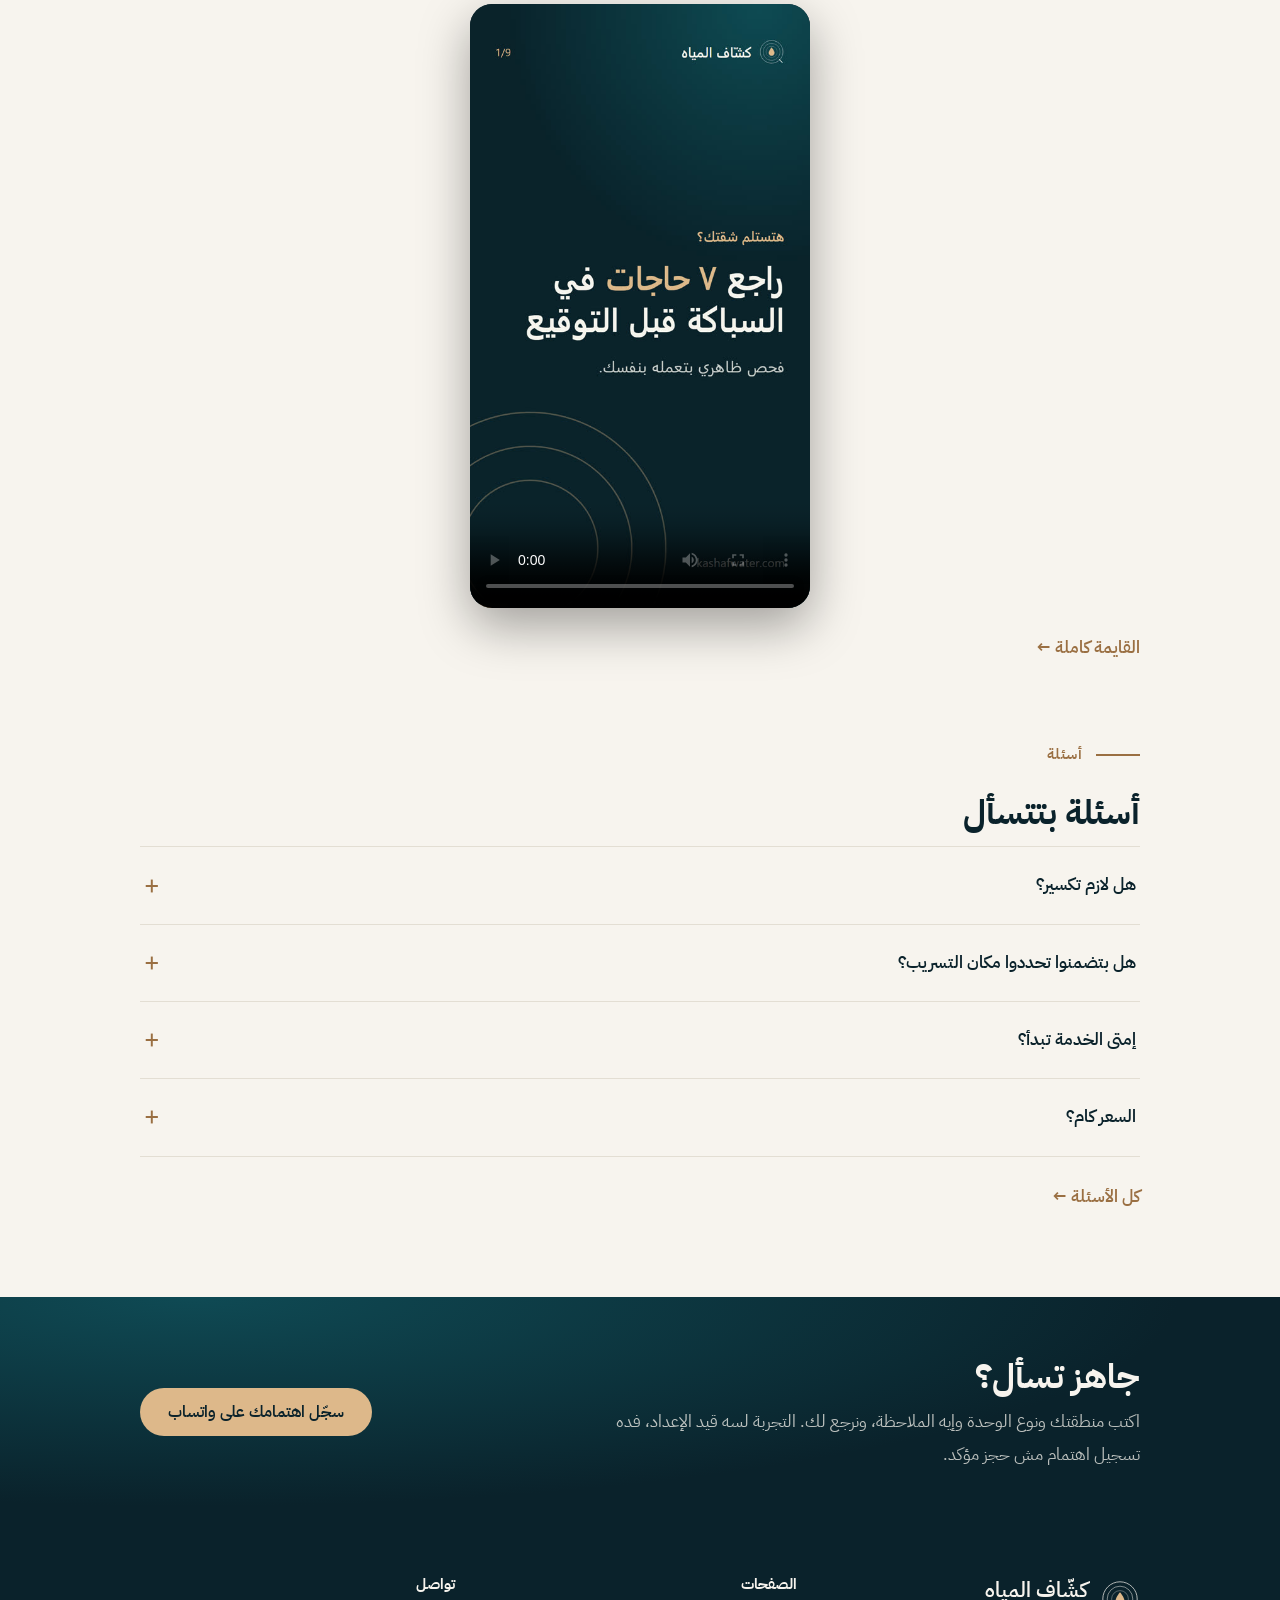
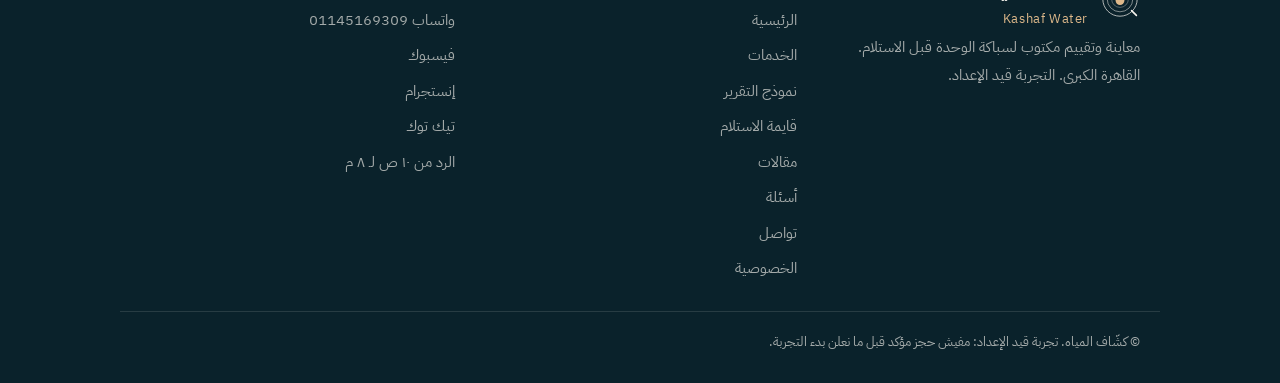
==== commit 3d4816ca: "مقالان توعويان وصفحة مقالات Co-Authored-By: Claude Sonnet 5.5 <noreply@anthropic.com>" ====
--- a/index.html
+++ b/index.html
@@ -27,7 +27,7 @@
 <div class="hero-wrap home">
   <header class="top"><div class="in bar">
     <a class="brand" href="index.html" aria-label="كشّاف المياه"><svg viewBox="0 0 200 200" aria-hidden="true"><g fill="none" stroke="#F7F4EE" stroke-width="3.5"><circle cx="100" cy="100" r="86"/><circle cx="100" cy="100" r="64" stroke-opacity=".7"/><circle cx="100" cy="100" r="42" stroke-opacity=".45"/></g><path d="M100 66C100 66 78 92 78 108a22 22 0 0 0 44 0C122 92 100 66 100 66Z" fill="#DDB88A"/><path d="M158 158L182 182" stroke="#F7F4EE" stroke-width="8" stroke-linecap="round"/></svg><span>كشّاف المياه<small>Kashaf Water</small></span></a>
-    <nav class="links" aria-label="الأقسام"><a href="index.html" aria-current="page">الرئيسية</a><a href="services.html">الخدمات</a><a href="report.html">نموذج التقرير</a><a href="checklist.html">قايمة الاستلام</a><a href="faq.html">أسئلة</a><a href="contact.html">تواصل</a></nav>
+    <nav class="links" aria-label="الأقسام"><a href="index.html" aria-current="page">الرئيسية</a><a href="services.html">الخدمات</a><a href="report.html">نموذج التقرير</a><a href="checklist.html">قايمة الاستلام</a><a href="articles.html">مقالات</a><a href="faq.html">أسئلة</a><a href="contact.html">تواصل</a></nav>
     <a class="cta ghost" href="contact.html#register">سجّل اهتمامك</a>
   </div></header>
   <div class="in hero"><p class="eyebrow">معاينة السباكة · القاهرة الكبرى</p><h1>افهم سباكتك <em>قبل ما توقّع.</em></h1><p class="lead">كشّاف تجربة قيد الإعداد لمعاينة السباكة قبل الاستلام. بنسمع المشكلة ونشوف الصور ونراقب عدّاد المية، ونسلّمك تقييم مبدئي مكتوب. سجّل اهتمامك ونرجع لك لما التجربة تبدأ.</p><div class="row"><a class="cta" data-wa="السلام عليكم، عايز أسجّل اهتمامي بتجربة كشّاف" href="https://wa.me/201145169309" rel="noopener">سجّل اهتمامك على واتساب</a><a class="cta ghost" href="services.html">شوف الخدمات</a></div><p class="trust">مفيش حجز مؤكد قبل ما نعلن بدء التجربة.</p></div>
@@ -64,7 +64,7 @@
       <a class="brand" href="index.html"><svg viewBox="0 0 200 200" aria-hidden="true"><g fill="none" stroke="#F7F4EE" stroke-width="3.5"><circle cx="100" cy="100" r="86"/><circle cx="100" cy="100" r="64" stroke-opacity=".7"/><circle cx="100" cy="100" r="42" stroke-opacity=".45"/></g><path d="M100 66C100 66 78 92 78 108a22 22 0 0 0 44 0C122 92 100 66 100 66Z" fill="#DDB88A"/><path d="M158 158L182 182" stroke="#F7F4EE" stroke-width="8" stroke-linecap="round"/></svg><span>كشّاف المياه<small>Kashaf Water</small></span></a>
       <p>معاينة وتقييم مكتوب لسباكة الوحدة قبل الاستلام. القاهرة الكبرى. التجربة قيد الإعداد.</p>
     </div>
-    <div class="fcol"><b>الصفحات</b><a href="index.html">الرئيسية</a><a href="services.html">الخدمات</a><a href="report.html">نموذج التقرير</a><a href="checklist.html">قايمة الاستلام</a><a href="faq.html">أسئلة</a><a href="contact.html">تواصل</a><a href="privacy.html">الخصوصية</a></div>
+    <div class="fcol"><b>الصفحات</b><a href="index.html">الرئيسية</a><a href="services.html">الخدمات</a><a href="report.html">نموذج التقرير</a><a href="checklist.html">قايمة الاستلام</a><a href="articles.html">مقالات</a><a href="faq.html">أسئلة</a><a href="contact.html">تواصل</a><a href="privacy.html">الخصوصية</a></div>
     <div class="fcol"><b>تواصل</b><a data-wa="السلام عليكم، عايز أسأل عن كشّاف" href="https://wa.me/201145169309" rel="noopener">واتساب <bdi dir="ltr">01145169309</bdi></a><a href="https://www.facebook.com/profile.php?id=61596914035913" rel="noopener me" target="_blank">فيسبوك</a><a href="https://www.instagram.com/kashafwater/" rel="noopener me" target="_blank">إنستجرام</a><a href="https://www.tiktok.com/@kashafwater" rel="noopener me" target="_blank">تيك توك</a><span>الرد من ١٠ ص لـ ٨ م</span></div>
   </div>
   <div class="in copy">© كشّاف المياه. تجربة قيد الإعداد: مفيش حجز مؤكد قبل ما نعلن بدء التجربة.</div>
